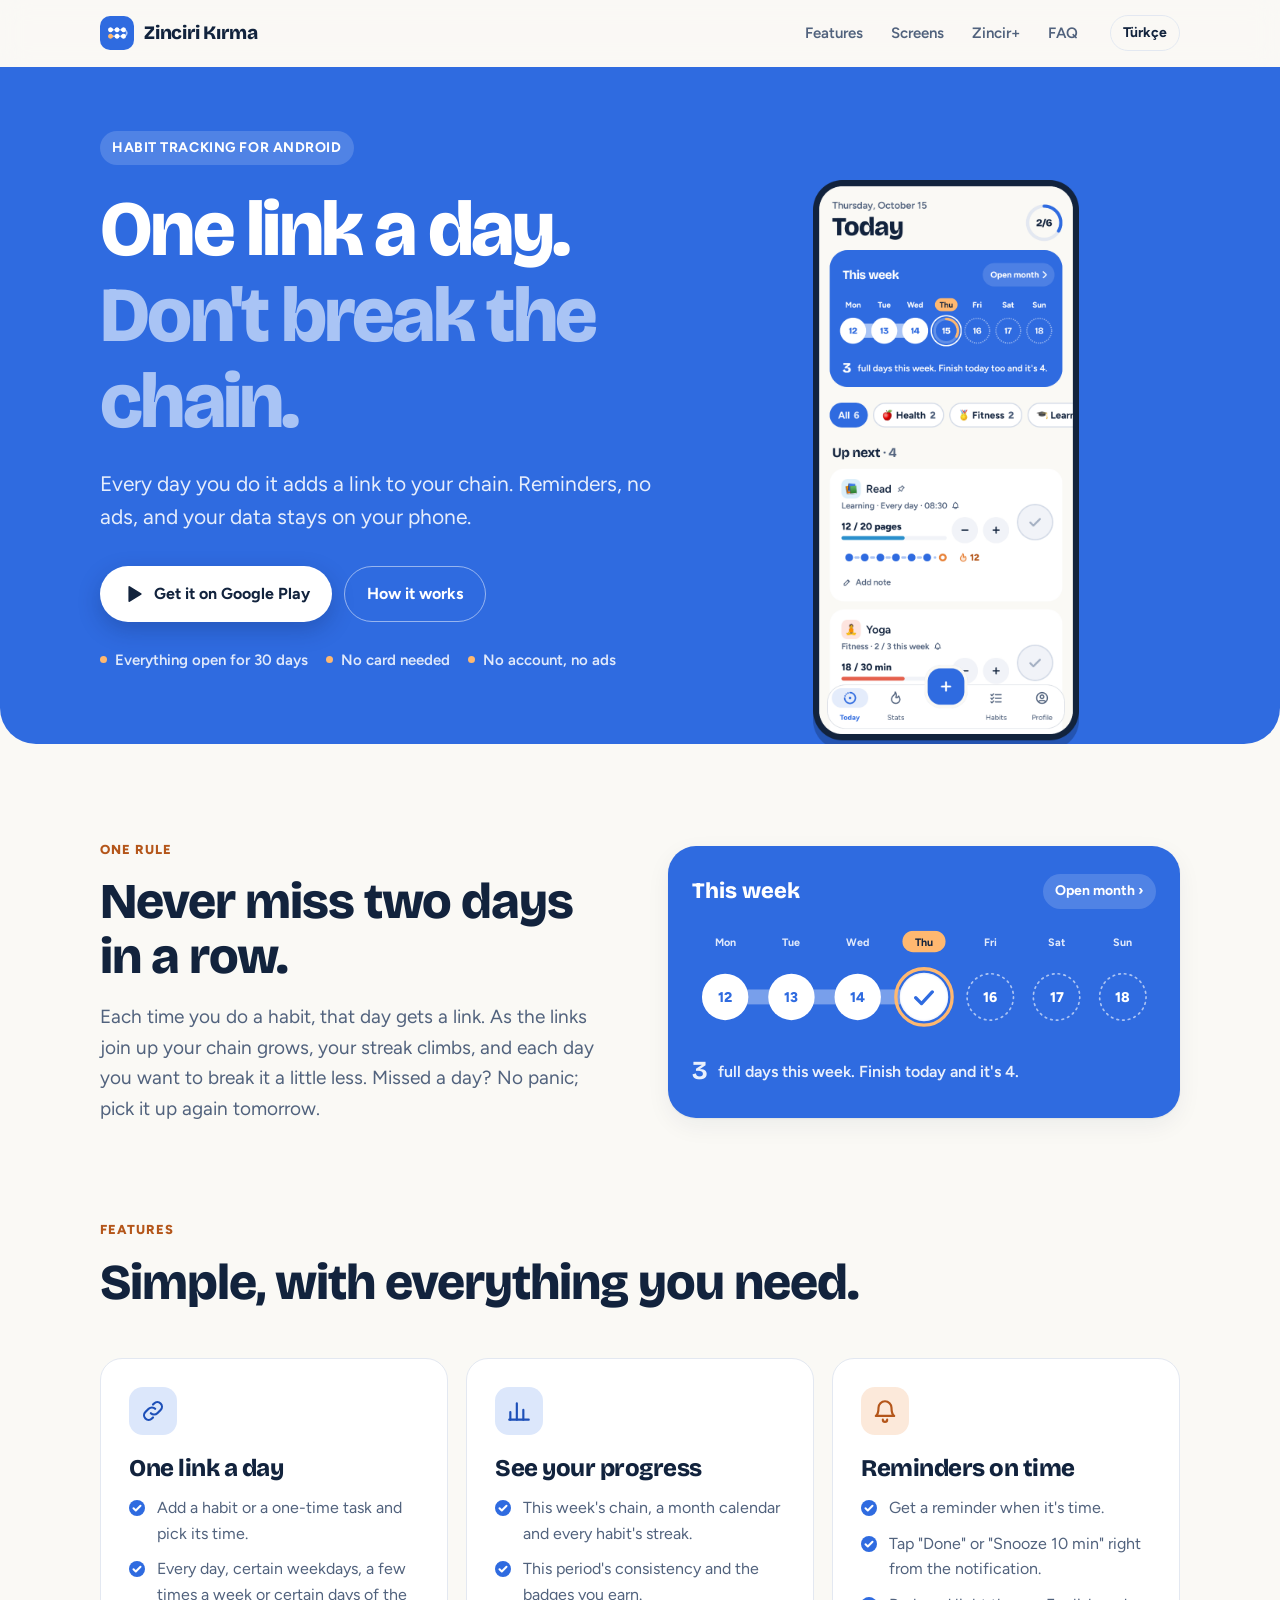
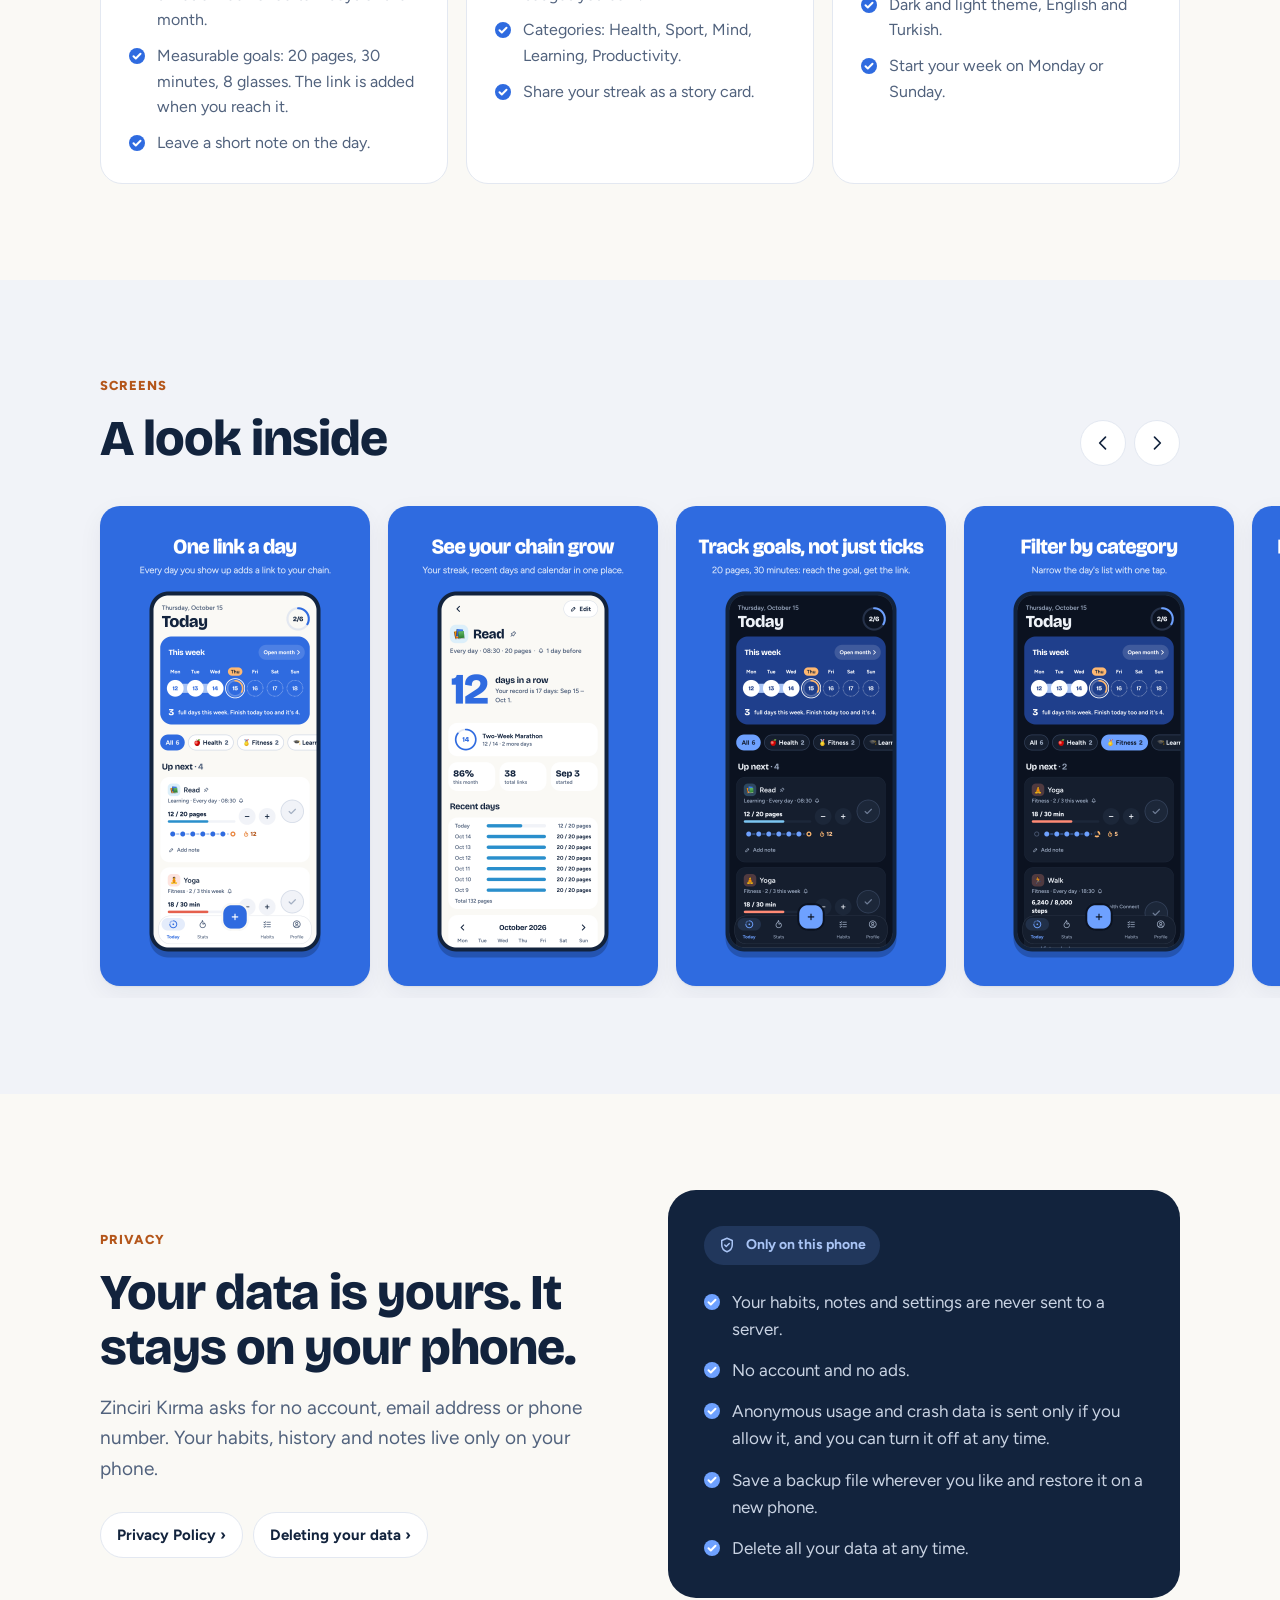
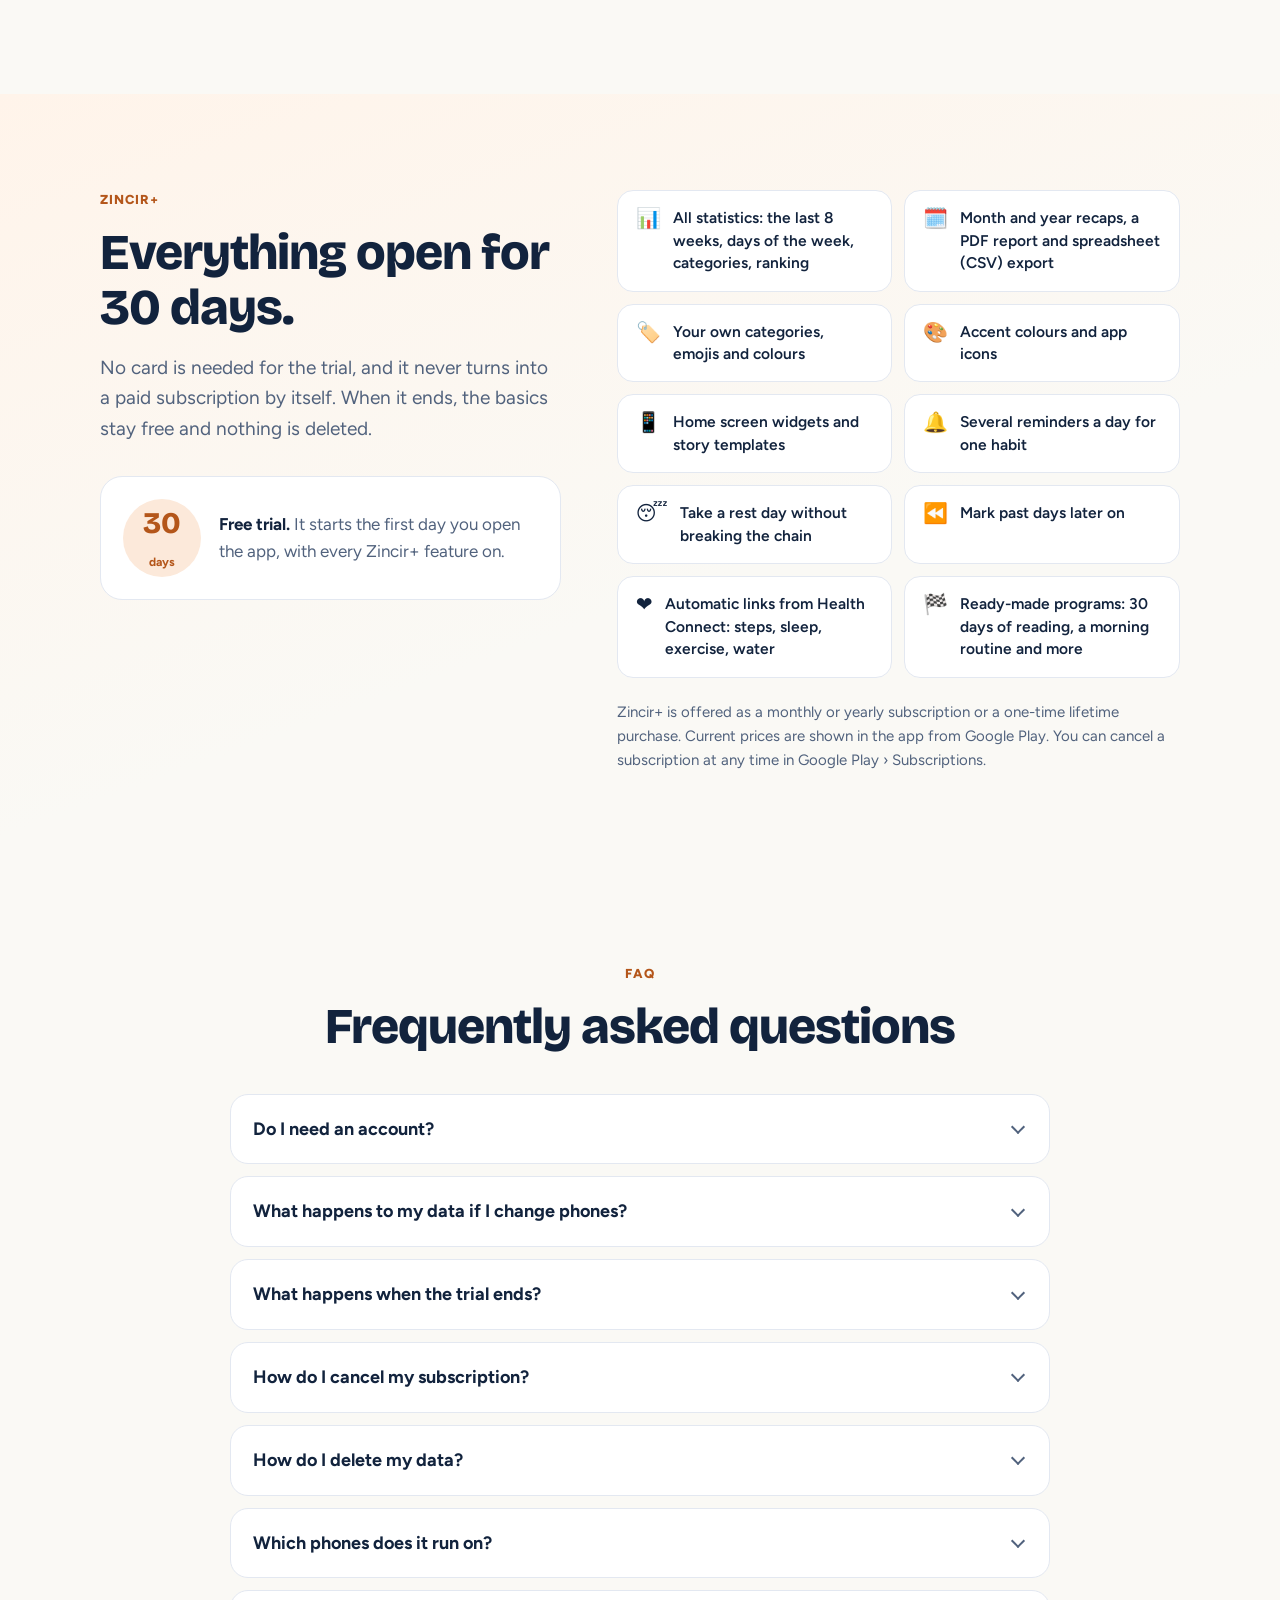
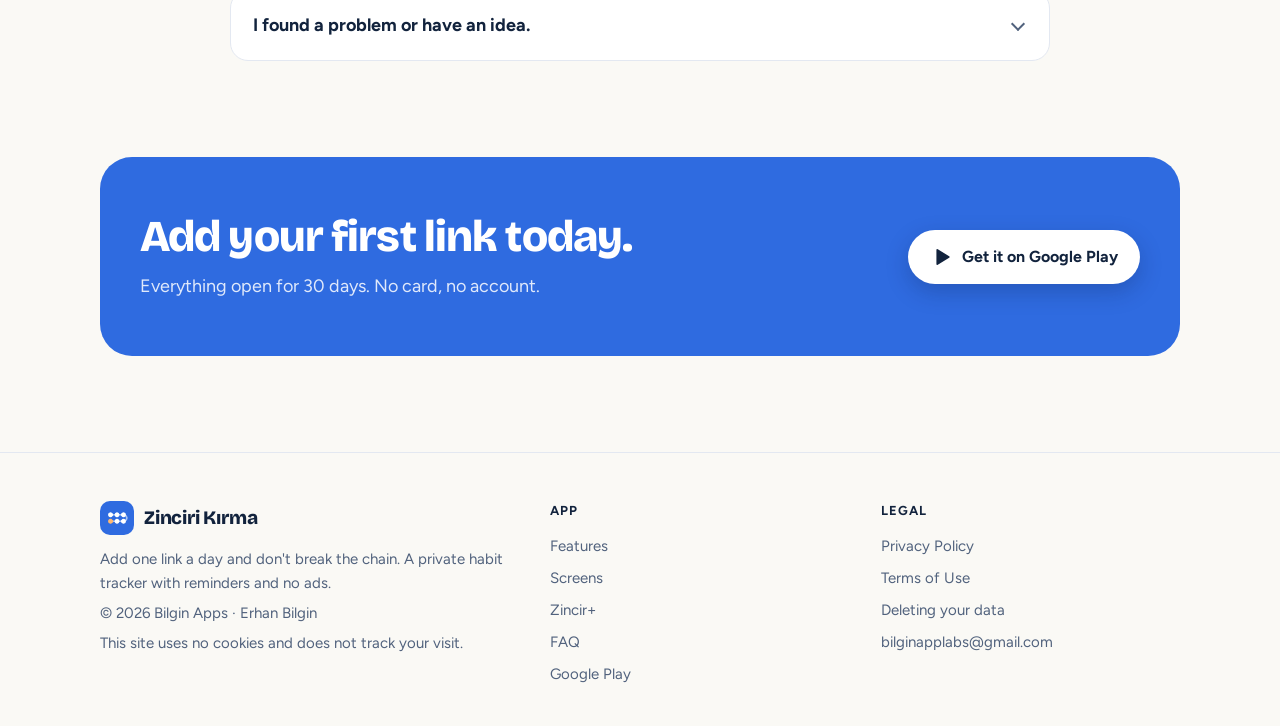
==== en/index.html @ aa5c4739 "Zinciri Kırma website Built from website/build.py in the app repository.  Co-Authored-By: Claude Opu" ====
<!doctype html>
<html lang="en">
<head>
  <meta charset="utf-8">
  <meta name="viewport" content="width=device-width, initial-scale=1">
  <title>Zinciri Kırma · Habit tracker</title>
  <meta name="description" content="Add one link a day and don&#x27;t break the chain. A habit tracker with reminders, no ads, and your data kept only on your phone.">
  <meta name="theme-color" content="#2f6be0">
  <link rel="canonical" href="https://bilginapplabs.github.io/zinciri-kirma.github.io/en/">
  <link rel="alternate" hreflang="tr" href="https://bilginapplabs.github.io/zinciri-kirma.github.io/">
  <link rel="alternate" hreflang="en" href="https://bilginapplabs.github.io/zinciri-kirma.github.io/en/">
  <link rel="alternate" hreflang="x-default" href="https://bilginapplabs.github.io/zinciri-kirma.github.io/">
  <meta property="og:type" content="website">
  <meta property="og:site_name" content="Zinciri Kırma">
  <meta property="og:title" content="Zinciri Kırma · Habit tracker">
  <meta property="og:description" content="Add one link a day and don&#x27;t break the chain. A habit tracker with reminders, no ads, and your data kept only on your phone.">
  <meta property="og:url" content="https://bilginapplabs.github.io/zinciri-kirma.github.io/en/">
  <meta property="og:image" content="https://bilginapplabs.github.io/zinciri-kirma.github.io/assets/og-en.png">
  <meta property="og:locale" content="en_US">
  <meta name="twitter:card" content="summary_large_image">
  <link rel="icon" type="image/png" href="../assets/icon-512.png">
  <link rel="apple-touch-icon" href="../assets/icon-512.png">
  <link rel="preload" href="../assets/fonts/bricolage_grotesque.ttf" as="font" type="font/ttf" crossorigin>
  <link rel="stylesheet" href="../assets/site.css">
</head>
<body>
<a class="skip" href="#main">Skip to content</a>
<header class="top">
  <div class="wrap">
    <a class="brand" href="../en/"><img src="../assets/icon-512.png" alt="" width="34" height="34">Zinciri Kırma</a>
    <nav class="nav" aria-label="Sections"><a href="#features">Features</a><a href="#screens">Screens</a><a href="#plus">Zincir+</a><a href="#faq">FAQ</a></nav>
    <a class="lang" href="../" hreflang="tr" lang="tr">Türkçe</a>
  </div>
</header>
<main id="main">
<div class="hero">
  <div class="wrap">
    <div class="hero-copy">
      <span class="eyebrow">Habit tracking for Android</span>
      <h1>One link a day.<br><span class="soft">Don't break the chain.</span></h1>
      <p class="lead">Every day you do it adds a link to your chain. Reminders, no ads, and your data stays on your phone.</p>
      <div class="cta"><a class="btn btn-play" href="https://play.google.com/store/apps/details?id=com.bilginapps.habitchain&hl=en" rel="noopener"><svg viewBox="0 0 24 24" fill="currentColor" aria-hidden="true"><path d="M7 4.5v15a1 1 0 0 0 1.5.86l12.4-7.5a1 1 0 0 0 0-1.72L8.5 3.64A1 1 0 0 0 7 4.5z"/></svg>Get it on Google Play</a><a class="btn btn-ghost" href="#how">How it works</a></div>
      <ul class="perks"><li>Everything open for 30 days</li><li>No card needed</li><li>No account, no ads</li></ul>
    </div>
    <div class="hero-phone"><img src="../assets/shots/en/01-today.png" alt="The Today screen of Zinciri Kırma: this week&#x27;s chain and the habits up next" width="1080" height="1920" fetchpriority="high"></div>
  </div>
</div>

<section id="how">
  <div class="wrap rule">
    <div>
      <p class="kicker">One rule</p>
      <h2 class="section-title">Never miss two days in a row.</h2>
      <p class="section-lead">Each time you do a habit, that day gets a link. As the links join up your chain grows, your streak climbs, and each day you want to break it a little less. Missed a day? No panic; pick it up again tomorrow.</p>
    </div>
    <div class="week">
      <div class="week-head">This week<span>Open month ›</span></div>
      <svg viewBox="0 0 560 124" role="img" aria-label="This week's chain: three days done, today closing"><rect x="40" y="73" width="80" height="18" fill="rgba(255,255,255,.35)"/><rect x="120" y="73" width="80" height="18" fill="rgba(255,255,255,.35)"/><rect class="link-new" x="200" y="73" width="80" height="18" fill="rgba(255,255,255,.35)"/><text class="day-name" x="40" y="20" text-anchor="middle">Mon</text><circle cx="40" cy="82" r="28" fill="#ffffff"/><text class="day-num" x="40" y="88" text-anchor="middle" fill="#2f6be0">12</text><text class="day-name" x="120" y="20" text-anchor="middle">Tue</text><circle cx="120" cy="82" r="28" fill="#ffffff"/><text class="day-num" x="120" y="88" text-anchor="middle" fill="#2f6be0">13</text><text class="day-name" x="200" y="20" text-anchor="middle">Wed</text><circle cx="200" cy="82" r="28" fill="#ffffff"/><text class="day-num" x="200" y="88" text-anchor="middle" fill="#2f6be0">14</text><rect x="254" y="2" width="52" height="26" rx="13" fill="#ffb870"/><text class="day-name today" x="280" y="20" text-anchor="middle">Thu</text><circle cx="280" cy="82" r="28" fill="none" stroke="rgba(255,255,255,.9)" stroke-width="2.5"/><circle class="ring" cx="280" cy="82" r="34" fill="none" stroke="#ffb870" stroke-width="4" stroke-linecap="round" transform="rotate(-90 280 82)"/><text class="day-num today-num" x="280" y="88" text-anchor="middle" fill="#ffffff">15</text><circle class="today-fill" cx="280" cy="82" r="28" fill="#ffffff"/><path class="tick" d="M270 83l7 7 13-14" fill="none" stroke="#2f6be0" stroke-width="4" stroke-linecap="round" stroke-linejoin="round"/><text class="day-name" x="360" y="20" text-anchor="middle">Fri</text><circle cx="360" cy="82" r="28" fill="none" stroke="rgba(255,255,255,.6)" stroke-width="2" stroke-dasharray="2 5" stroke-linecap="round"/><text class="day-num" x="360" y="88" text-anchor="middle" fill="#ffffff">16</text><text class="day-name" x="440" y="20" text-anchor="middle">Sat</text><circle cx="440" cy="82" r="28" fill="none" stroke="rgba(255,255,255,.6)" stroke-width="2" stroke-dasharray="2 5" stroke-linecap="round"/><text class="day-num" x="440" y="88" text-anchor="middle" fill="#ffffff">17</text><text class="day-name" x="520" y="20" text-anchor="middle">Sun</text><circle cx="520" cy="82" r="28" fill="none" stroke="rgba(255,255,255,.6)" stroke-width="2" stroke-dasharray="2 5" stroke-linecap="round"/><text class="day-num" x="520" y="88" text-anchor="middle" fill="#ffffff">18</text></svg>
      <p class="week-note"><b>3</b> full days this week. Finish today and it's 4.</p>
    </div>
  </div>
</section>

<section id="features" style="padding-top:0">
  <div class="wrap">
    <p class="kicker">Features</p>
    <h2 class="section-title">Simple, with everything you need.</h2>
    <div class="features"><article class="card"><div class="icon "><svg viewBox="0 0 24 24" fill="none" stroke="currentColor" stroke-width="2" stroke-linecap="round" stroke-linejoin="round" aria-hidden="true"><path d="M10 14a4.2 4.2 0 0 0 6 0l3-3a4.2 4.2 0 0 0-6-6l-1 1"/><path d="M14 10a4.2 4.2 0 0 0-6 0l-3 3a4.2 4.2 0 0 0 6 6l1-1"/></svg></div><h3>One link a day</h3>
<ul class="ticks"><li>Add a habit or a one-time task and pick its time.</li><li>Every day, certain weekdays, a few times a week or certain days of the month.</li><li>Measurable goals: 20 pages, 30 minutes, 8 glasses. The link is added when you reach it.</li><li>Leave a short note on the day.</li></ul></article><article class="card"><div class="icon "><svg viewBox="0 0 24 24" fill="none" stroke="currentColor" stroke-width="2" stroke-linecap="round" stroke-linejoin="round" aria-hidden="true"><path d="M4 20V13"/><path d="M10 20V5"/><path d="M16 20v-9"/><path d="M21 20H3"/></svg></div><h3>See your progress</h3>
<ul class="ticks"><li>This week&#x27;s chain, a month calendar and every habit&#x27;s streak.</li><li>This period&#x27;s consistency and the badges you earn.</li><li>Categories: Health, Sport, Mind, Learning, Productivity.</li><li>Share your streak as a story card.</li></ul></article><article class="card"><div class="icon warm"><svg viewBox="0 0 24 24" fill="none" stroke="currentColor" stroke-width="2" stroke-linecap="round" stroke-linejoin="round" aria-hidden="true"><path d="M6 9a6 6 0 0 1 12 0c0 6 2.5 7.5 2.5 7.5h-17S6 15 6 9"/><path d="M10 20a2 2 0 0 0 4 0"/></svg></div><h3>Reminders on time</h3>
<ul class="ticks"><li>Get a reminder when it&#x27;s time.</li><li>Tap &quot;Done&quot; or &quot;Snooze 10 min&quot; right from the notification.</li><li>Dark and light theme, English and Turkish.</li><li>Start your week on Monday or Sunday.</li></ul></article></div>
  </div>
</section>

<section id="screens" class="screens">
  <div class="wrap screens-head">
    <div>
      <p class="kicker">Screens</p>
      <h2 class="section-title">A look inside</h2>
    </div>
    <div class="arrows">
      <button type="button" data-shots="-1" aria-label="Previous"><svg viewBox="0 0 24 24" fill="none" stroke="currentColor" stroke-width="2" stroke-linecap="round" stroke-linejoin="round" aria-hidden="true"><path d="M15 5l-7 7 7 7"/></svg></button>
      <button type="button" data-shots="1" aria-label="Next"><svg viewBox="0 0 24 24" fill="none" stroke="currentColor" stroke-width="2" stroke-linecap="round" stroke-linejoin="round" aria-hidden="true"><path d="M9 5l7 7-7 7"/></svg></button>
    </div>
  </div>
  <div class="shots" tabindex="0" aria-label="A look inside"><figure><img src="../assets/shots/en/01-today.png" alt="One link a day: the Today screen" width="1080" height="1920" loading="lazy" decoding="async"></figure><figure><img src="../assets/shots/en/02-your-chain.png" alt="See your chain grow: habit details" width="1080" height="1920" loading="lazy" decoding="async"></figure><figure><img src="../assets/shots/en/03-goals.png" alt="Track goals, not just ticks" width="1080" height="1920" loading="lazy" decoding="async"></figure><figure><img src="../assets/shots/en/04-categories.png" alt="Filter by category" width="1080" height="1920" loading="lazy" decoding="async"></figure><figure><img src="../assets/shots/en/05-stats.png" alt="How consistent are you? Statistics" width="1080" height="1920" loading="lazy" decoding="async"></figure><figure><img src="../assets/shots/en/06-badges.png" alt="Badges and streaks: the Profile screen" width="1080" height="1920" loading="lazy" decoding="async"></figure><figure><img src="../assets/shots/en/07-your-data.png" alt="Your data stays on your phone: Settings" width="1080" height="1920" loading="lazy" decoding="async"></figure><figure><img src="../assets/shots/en/08-zincir-plus.png" alt="Everything open for 30 days: Zincir+" width="1080" height="1920" loading="lazy" decoding="async"></figure></div>
</section>

<section id="privacy">
  <div class="wrap privacy">
    <div>
      <p class="kicker">Privacy</p>
      <h2 class="section-title">Your data is yours. It stays on your phone.</h2>
      <p class="section-lead">Zinciri Kırma asks for no account, email address or phone number. Your habits, history and notes live only on your phone.</p>
      <div class="links-row">
        <a class="chip-link" href="../en/privacy/">Privacy Policy ›</a>
        <a class="chip-link" href="../en/delete-data/">Deleting your data ›</a>
      </div>
    </div>
    <div class="vault">
      <span class="vault-badge"><svg viewBox="0 0 24 24" fill="none" stroke="currentColor" stroke-width="2" stroke-linecap="round" stroke-linejoin="round" aria-hidden="true"><path d="M12 3l7 3v6c0 4.5-3 7.5-7 9-4-1.5-7-4.5-7-9V6z"/><path d="M9 12l2 2 4-4"/></svg>Only on this phone</span>
      <ul class="ticks"><li>Your habits, notes and settings are never sent to a server.</li><li>No account and no ads.</li><li>Anonymous usage and crash data is sent only if you allow it, and you can turn it off at any time.</li><li>Save a backup file wherever you like and restore it on a new phone.</li><li>Delete all your data at any time.</li></ul>
    </div>
  </div>
</section>

<section id="plus" class="plus">
  <div class="wrap plus-grid">
    <div>
      <p class="kicker">Zincir+</p>
      <h2 class="section-title">Everything open for 30 days.</h2>
      <p class="section-lead">No card is needed for the trial, and it never turns into a paid subscription by itself. When it ends, the basics stay free and nothing is deleted.</p>
      <div class="trial"><div class="trial-days">30<small>days</small></div><p><strong>Free trial.</strong> It starts the first day you open the app, with every Zincir+ feature on.</p></div>
    </div>
    <div>
      <ul class="plus-list"><li><span class="em" aria-hidden="true">📊</span><span>All statistics: the last 8 weeks, days of the week, categories, ranking</span></li><li><span class="em" aria-hidden="true">🗓️</span><span>Month and year recaps, a PDF report and spreadsheet (CSV) export</span></li><li><span class="em" aria-hidden="true">🏷️</span><span>Your own categories, emojis and colours</span></li><li><span class="em" aria-hidden="true">🎨</span><span>Accent colours and app icons</span></li><li><span class="em" aria-hidden="true">📱</span><span>Home screen widgets and story templates</span></li><li><span class="em" aria-hidden="true">🔔</span><span>Several reminders a day for one habit</span></li><li><span class="em" aria-hidden="true">😴</span><span>Take a rest day without breaking the chain</span></li><li><span class="em" aria-hidden="true">⏪</span><span>Mark past days later on</span></li><li><span class="em" aria-hidden="true">❤️</span><span>Automatic links from Health Connect: steps, sleep, exercise, water</span></li><li><span class="em" aria-hidden="true">🏁</span><span>Ready-made programs: 30 days of reading, a morning routine and more</span></li></ul>
      <p class="fine">Zincir+ is offered as a monthly or yearly subscription or a one-time lifetime purchase. Current prices are shown in the app from Google Play. You can cancel a subscription at any time in Google Play › Subscriptions.</p>
    </div>
  </div>
</section>

<section id="faq">
  <div class="wrap center">
    <p class="kicker">FAQ</p>
    <h2 class="section-title">Frequently asked questions</h2>
  </div>
  <div class="wrap"><div class="faq"><details><summary>Do I need an account?</summary><p>No. Zinciri Kırma asks for no account, email address or phone number. Your habits, notes and settings stay on your phone and are never sent to a server.</p></details><details><summary>What happens to my data if I change phones?</summary><p>Create a backup file with Profile › Settings › Backup › "Back up now", save it wherever you like (for example Google Drive) and open it on the new phone with "Restore". If Google backup is on, Android can also back up the app's data to your Google account.</p></details><details><summary>What happens when the trial ends?</summary><p>The Zincir+ features close. Your habits, history and settings are not deleted, and the basics stay free. The trial never turns into a paid subscription by itself.</p></details><details><summary>How do I cancel my subscription?</summary><p>In the Google Play app, go to Profile › Payments and subscriptions › Subscriptions and cancel at any time. Zincir+ stays on until the end of the period.</p></details><details><summary>How do I delete my data?</summary><p>Profile › Settings › "Delete all my data" permanently deletes everything from this phone. See <a href="../en/delete-data/">Deleting your data</a> for details.</p></details><details><summary>Which phones does it run on?</summary><p>Android 8.0 and later.</p></details><details><summary>I found a problem or have an idea.</summary><p>Write to us at <a href="mailto:bilginapplabs@gmail.com">bilginapplabs@gmail.com</a>; we read every email.</p></details></div></div>
</section>

<div class="wrap">
  <div class="band">
    <div><h2>Add your first link today.</h2><p>Everything open for 30 days. No card, no account.</p></div>
    <a class="btn btn-play" href="https://play.google.com/store/apps/details?id=com.bilginapps.habitchain&hl=en" rel="noopener"><svg viewBox="0 0 24 24" fill="currentColor" aria-hidden="true"><path d="M7 4.5v15a1 1 0 0 0 1.5.86l12.4-7.5a1 1 0 0 0 0-1.72L8.5 3.64A1 1 0 0 0 7 4.5z"/></svg>Get it on Google Play</a>
  </div>
</div>
</main>
<footer>
  <div class="wrap">
    <div class="about">
      <a class="brand" href="../en/"><img src="../assets/icon-512.png" alt="" width="34" height="34">Zinciri Kırma</a>
      <p>Add one link a day and don't break the chain. A private habit tracker with reminders and no ads.</p>
      <p>© 2026 Bilgin Apps · Erhan Bilgin</p>
      <p>This site uses no cookies and does not track your visit.</p>
    </div>
    <div>
      <h4>App</h4>
      <ul><li><a href="../en/#features">Features</a></li><li><a href="../en/#screens">Screens</a></li><li><a href="../en/#plus">Zincir+</a></li><li><a href="../en/#faq">FAQ</a></li><li><a href="https://play.google.com/store/apps/details?id=com.bilginapps.habitchain&hl=en" rel="noopener">Google Play</a></li></ul>
    </div>
    <div>
      <h4>Legal</h4>
      <ul>
        <li><a href="../en/privacy/">Privacy Policy</a></li>
        <li><a href="../en/terms/">Terms of Use</a></li>
        <li><a href="../en/delete-data/">Deleting your data</a></li>
        <li><a href="mailto:bilginapplabs@gmail.com">bilginapplabs@gmail.com</a></li>
      </ul>
    </div>
  </div>
</footer>
<script src="../assets/site.js" defer></script>
</body>
</html>
---- assets/site.css ----
/* Zinciri Kırma website. Colours follow the app's theme (ui/theme/Theme.kt). */

@font-face {
  font-family: "Bricolage Grotesque";
  src: url("fonts/bricolage_grotesque.ttf") format("truetype");
  font-weight: 200 800;
  font-display: swap;
}
@font-face {
  font-family: "Figtree";
  src: url("fonts/figtree.ttf") format("truetype");
  font-weight: 300 900;
  font-display: swap;
}

:root {
  --blue: #2f6be0;
  --blue-deep: #1f3d6b;
  --brand: #2f6be0;
  --brand-ink: #ffffff;
  --ink: #12233d;
  --muted: #51627d;
  --ground: #faf9f5;
  --surface: #ffffff;
  --sunken: #f1f3f8;
  --line: #e3e8f1;
  --blue-tint: #dce7fb;
  --blue-tint-text: #1d4fb8;
  --spark: #e8833a;
  --spark-text: #b4561a;
  --spark-tint: #fce9da;
  --shadow: 0 1px 2px rgba(18, 35, 61, 0.06), 0 8px 24px rgba(18, 35, 61, 0.06);
  --radius: 22px;
  --display: "Bricolage Grotesque", "Figtree", system-ui, sans-serif;
  --text: "Figtree", system-ui, -apple-system, "Segoe UI", Roboto, sans-serif;
  color-scheme: light;
}

@media (prefers-color-scheme: dark) {
  :root {
    --brand: #6ea1ff;
    --brand-ink: #0b1220;
    --ink: #eef2f8;
    --muted: #a5b1c6;
    --ground: #0b1220;
    --surface: #151e2e;
    --sunken: #1c2739;
    --line: #26324a;
    --blue-tint: #1f3358;
    --blue-tint-text: #a9c4f5;
    --spark-text: #ffc58f;
    --spark-tint: rgba(255, 184, 112, 0.18);
    --shadow: 0 1px 2px rgba(0, 0, 0, 0.3), 0 8px 24px rgba(0, 0, 0, 0.25);
    color-scheme: dark;
  }
}

*,
*::before,
*::after {
  box-sizing: border-box;
}

html {
  scroll-behavior: smooth;
  -webkit-text-size-adjust: 100%;
}

body {
  margin: 0;
  background: var(--ground);
  color: var(--ink);
  font-family: var(--text);
  font-size: 17px;
  line-height: 1.6;
  -webkit-font-smoothing: antialiased;
}

img {
  max-width: 100%;
  display: block;
}

a {
  color: var(--brand);
  text-underline-offset: 3px;
}

h1,
h2,
h3 {
  font-family: var(--display);
  font-weight: 800;
  letter-spacing: -0.02em;
  line-height: 1.1;
  margin: 0;
}

.wrap {
  width: 100%;
  max-width: 1120px;
  margin: 0 auto;
  padding: 0 20px;
}

.skip {
  position: absolute;
  left: -9999px;
}
.skip:focus {
  left: 16px;
  top: 12px;
  z-index: 100;
  background: var(--surface);
  padding: 8px 14px;
  border-radius: 10px;
}

/* ---------- Header ---------- */

.top {
  position: sticky;
  top: 0;
  z-index: 50;
  background: color-mix(in srgb, var(--ground) 86%, transparent);
  backdrop-filter: saturate(1.4) blur(14px);
  -webkit-backdrop-filter: saturate(1.4) blur(14px);
  border-bottom: 1px solid transparent;
  transition: border-color 0.2s;
}
.top.scrolled {
  border-bottom-color: var(--line);
}
.top .wrap {
  display: flex;
  align-items: center;
  gap: 20px;
  height: 66px;
}
.brand {
  display: flex;
  align-items: center;
  gap: 10px;
  color: var(--ink);
  text-decoration: none;
  font-family: var(--display);
  font-weight: 800;
  font-size: 19px;
  letter-spacing: -0.01em;
  white-space: nowrap;
}
.brand img {
  width: 34px;
  height: 34px;
  border-radius: 10px;
}
.nav {
  display: flex;
  gap: 4px;
  margin-left: auto;
}
.nav a {
  color: var(--muted);
  text-decoration: none;
  font-weight: 600;
  font-size: 15px;
  padding: 8px 12px;
  border-radius: 999px;
}
.nav a:hover {
  color: var(--ink);
  background: var(--sunken);
}
.lang {
  font-weight: 700;
  font-size: 14px;
  color: var(--ink);
  text-decoration: none;
  border: 1px solid var(--line);
  padding: 6px 12px;
  border-radius: 999px;
}
.lang:hover {
  background: var(--sunken);
}

/* ---------- Buttons ---------- */

.btn {
  display: inline-flex;
  align-items: center;
  gap: 10px;
  font-weight: 700;
  font-size: 16px;
  text-decoration: none;
  padding: 14px 22px;
  border-radius: 999px;
  transition: transform 0.15s, box-shadow 0.15s;
}
.btn:active {
  transform: scale(0.98);
}
.btn-play {
  background: #ffffff;
  color: #12233d;
  box-shadow: 0 8px 22px rgba(10, 30, 80, 0.25);
}
.btn-play:hover {
  box-shadow: 0 10px 28px rgba(10, 30, 80, 0.35);
}
.btn-play svg {
  width: 22px;
  height: 22px;
}
.btn-ghost {
  color: #ffffff;
  border: 1.5px solid rgba(255, 255, 255, 0.5);
}
.btn-ghost:hover {
  background: rgba(255, 255, 255, 0.1);
}
.btn-primary {
  background: var(--brand);
  color: var(--brand-ink);
}

/* ---------- Hero ---------- */

.hero {
  background: var(--blue);
  color: #ffffff;
  border-radius: 0 0 36px 36px;
  overflow: hidden;
  position: relative;
}
.hero .wrap {
  display: grid;
  grid-template-columns: 1.1fr 0.9fr;
  gap: 40px;
  align-items: end;
  padding-top: 64px;
}
.hero-copy {
  padding-bottom: 72px;
  align-self: center;
}
.eyebrow {
  display: inline-block;
  font-weight: 700;
  font-size: 14px;
  letter-spacing: 0.04em;
  text-transform: uppercase;
  background: rgba(255, 255, 255, 0.16);
  padding: 6px 12px;
  border-radius: 999px;
  margin-bottom: 22px;
}
.hero h1 {
  font-size: clamp(44px, 6.4vw, 78px);
  letter-spacing: -0.035em;
}
.hero h1 .soft {
  color: #a9c4f5;
}
.hero p.lead {
  font-size: clamp(18px, 2vw, 21px);
  color: rgba(255, 255, 255, 0.88);
  max-width: 30em;
  margin: 22px 0 32px;
}
.cta {
  display: flex;
  flex-wrap: wrap;
  gap: 12px;
}
.perks {
  display: flex;
  flex-wrap: wrap;
  gap: 8px 18px;
  margin: 26px 0 0;
  padding: 0;
  list-style: none;
  font-size: 15px;
  font-weight: 600;
  color: rgba(255, 255, 255, 0.85);
}
.perks li::before {
  content: "";
  display: inline-block;
  width: 7px;
  height: 7px;
  border-radius: 50%;
  background: #ffb870;
  margin-right: 8px;
  vertical-align: 2px;
}
/* The store image, cropped below its own headline so the phone rises from the hero's edge. */
.hero-phone {
  aspect-ratio: 1080 / 1500;
  overflow: hidden;
  max-width: 420px;
  justify-self: center;
  width: 100%;
}
.hero-phone img {
  width: 100%;
  height: auto;
  margin-top: -27%;
}

/* ---------- Sections ---------- */

section {
  padding: 96px 0;
}
.kicker {
  font-weight: 800;
  font-size: 13px;
  letter-spacing: 0.08em;
  text-transform: uppercase;
  color: var(--spark-text);
  margin: 0 0 14px;
}
.section-title {
  font-size: clamp(32px, 4.4vw, 50px);
  max-width: 16em;
}
.section-lead {
  color: var(--muted);
  font-size: 19px;
  max-width: 34em;
  margin: 18px 0 0;
}

/* The rule: a week of links with today closing. */
.rule {
  display: grid;
  grid-template-columns: 1fr 1fr;
  gap: 56px;
  align-items: center;
}
.week {
  background: var(--blue);
  color: #ffffff;
  border-radius: 28px;
  padding: 28px 24px 26px;
  box-shadow: var(--shadow);
}
.week-head {
  display: flex;
  justify-content: space-between;
  align-items: center;
  font-family: var(--display);
  font-weight: 800;
  font-size: 22px;
  margin-bottom: 20px;
}
.week-head span {
  font-family: var(--text);
  font-size: 14px;
  font-weight: 700;
  background: rgba(255, 255, 255, 0.16);
  padding: 6px 12px;
  border-radius: 999px;
}
.week svg {
  width: 100%;
  height: auto;
  display: block;
}
.week-note {
  margin: 18px 0 0;
  font-weight: 600;
  font-size: 16px;
  color: rgba(255, 255, 255, 0.9);
}
.week-note b {
  font-family: var(--display);
  font-size: 26px;
  margin-right: 6px;
  vertical-align: -2px;
}
.day-name {
  font: 700 13px var(--text);
  fill: rgba(255, 255, 255, 0.85);
}
.day-name.today {
  fill: #12233d;
}
.day-num {
  font: 800 17px var(--text);
}
.ring {
  stroke-dasharray: 214;
  stroke-dashoffset: 214;
}
.week.play .ring {
  animation: ring 0.6s 0.3s cubic-bezier(0.3, 0, 0.2, 1) forwards;
}
.week.play .today-fill {
  animation: fill 0.35s 0.85s cubic-bezier(0.3, 1.6, 0.5, 1) forwards;
}
.week.play .today-num {
  animation: fade-out 0.15s 0.85s forwards;
}
.week.play .tick {
  animation: tick 0.3s 1.05s ease-out forwards;
}
.week.play .link-new {
  animation: fade-in 0.3s 1.1s forwards;
}
.today-fill {
  transform-origin: center;
  transform-box: fill-box;
  transform: scale(0);
}
.tick {
  stroke-dasharray: 30;
  stroke-dashoffset: 30;
}
.link-new {
  opacity: 0;
}
@keyframes ring {
  to {
    stroke-dashoffset: 0;
  }
}
@keyframes fill {
  to {
    transform: scale(1);
  }
}
@keyframes tick {
  to {
    stroke-dashoffset: 0;
  }
}
@keyframes fade-in {
  to {
    opacity: 1;
  }
}
@keyframes fade-out {
  to {
    opacity: 0;
  }
}

/* Features */
.features {
  display: grid;
  grid-template-columns: repeat(3, 1fr);
  gap: 18px;
  margin-top: 48px;
}
.card {
  background: var(--surface);
  border: 1px solid var(--line);
  border-radius: var(--radius);
  padding: 28px;
}
.card .icon {
  width: 48px;
  height: 48px;
  border-radius: 14px;
  display: grid;
  place-items: center;
  background: var(--blue-tint);
  color: var(--blue-tint-text);
  margin-bottom: 20px;
}
.card .icon.warm {
  background: var(--spark-tint);
  color: var(--spark-text);
}
.card .icon svg {
  width: 26px;
  height: 26px;
}
.card h3 {
  font-size: 24px;
  margin-bottom: 14px;
}
.ticks {
  list-style: none;
  margin: 0;
  padding: 0;
  display: grid;
  gap: 10px;
  color: var(--muted);
  font-size: 16px;
}
.ticks li {
  position: relative;
  padding-left: 28px;
}
.ticks li::before {
  content: "";
  position: absolute;
  left: 0;
  top: 5px;
  width: 16px;
  height: 16px;
  border-radius: 50%;
  background: var(--brand)
    url("data:image/svg+xml,%3Csvg xmlns='http://www.w3.org/2000/svg' viewBox='0 0 16 16'%3E%3Cpath d='M4.5 8.2l2.3 2.3 4.7-4.8' fill='none' stroke='white' stroke-width='2' stroke-linecap='round' stroke-linejoin='round'/%3E%3C/svg%3E")
    center / 16px no-repeat;
}

/* Screens: a row that runs to the page's edges and snaps to each image. */
.screens {
  background: var(--sunken);
}
.screens-head {
  display: flex;
  justify-content: space-between;
  align-items: end;
  gap: 24px;
}
.arrows {
  display: flex;
  gap: 8px;
}
.arrows button {
  width: 46px;
  height: 46px;
  border-radius: 50%;
  border: 1px solid var(--line);
  background: var(--surface);
  color: var(--ink);
  cursor: pointer;
  display: grid;
  place-items: center;
}
.arrows button:hover {
  border-color: var(--muted);
}
.arrows svg {
  width: 20px;
  height: 20px;
}
.shots {
  display: flex;
  gap: 18px;
  overflow-x: auto;
  scroll-snap-type: x mandatory;
  scroll-padding: 0 max(20px, calc((100vw - 1080px) / 2));
  padding: 40px max(20px, calc((100vw - 1080px) / 2)) 12px;
  scrollbar-width: none;
}
.shots::-webkit-scrollbar {
  display: none;
}
.shots figure {
  margin: 0;
  flex: 0 0 auto;
  width: clamp(220px, 24vw, 270px);
  scroll-snap-align: start;
}
.shots img {
  width: 100%;
  height: auto;
  aspect-ratio: 1080 / 1920;
  border-radius: 20px;
  box-shadow: var(--shadow);
  background: var(--blue);
}

/* Privacy */
.privacy {
  display: grid;
  grid-template-columns: 1fr 1fr;
  gap: 56px;
  align-items: center;
}
.vault {
  background: #12233d;
  color: #eef2f8;
  border-radius: 28px;
  padding: 36px;
  position: relative;
  overflow: hidden;
}
@media (prefers-color-scheme: dark) {
  .vault {
    background: var(--surface);
    border: 1px solid var(--line);
  }
}
.vault .ticks {
  color: #c9d3e3;
  gap: 14px;
  font-size: 17px;
}
.vault .ticks li::before {
  background-color: #6ea1ff;
}
.vault-badge {
  display: inline-flex;
  align-items: center;
  gap: 10px;
  background: rgba(110, 161, 255, 0.16);
  color: #a9c4f5;
  font-weight: 700;
  font-size: 14px;
  padding: 8px 14px;
  border-radius: 999px;
  margin-bottom: 24px;
}
.vault-badge svg {
  width: 18px;
  height: 18px;
}
.links-row {
  display: flex;
  flex-wrap: wrap;
  gap: 10px;
  margin-top: 28px;
}
.chip-link {
  display: inline-flex;
  align-items: center;
  gap: 6px;
  font-weight: 700;
  font-size: 15px;
  text-decoration: none;
  color: var(--ink);
  background: var(--surface);
  border: 1px solid var(--line);
  padding: 10px 16px;
  border-radius: 999px;
}
.chip-link:hover {
  border-color: var(--muted);
}

/* Zincir+ */
.plus {
  background: linear-gradient(160deg, #fff4ea 0%, var(--ground) 60%);
}
@media (prefers-color-scheme: dark) {
  .plus {
    background: linear-gradient(160deg, #241a14 0%, var(--ground) 60%);
  }
}
.plus-grid {
  display: grid;
  grid-template-columns: 0.9fr 1.1fr;
  gap: 56px;
  align-items: start;
}
.trial {
  display: flex;
  gap: 18px;
  align-items: center;
  background: var(--surface);
  border: 1px solid var(--line);
  border-radius: var(--radius);
  padding: 22px;
  margin-top: 32px;
}
.trial-days {
  flex: 0 0 auto;
  width: 78px;
  height: 78px;
  border-radius: 50%;
  display: grid;
  place-items: center;
  background: var(--spark-tint);
  color: var(--spark-text);
  font-family: var(--display);
  font-weight: 800;
  font-size: 30px;
  line-height: 1;
  text-align: center;
}
.trial-days small {
  display: block;
  font-family: var(--text);
  font-size: 12px;
  font-weight: 700;
}
.trial p {
  margin: 0;
  color: var(--muted);
}
.trial strong {
  color: var(--ink);
}
.plus-list {
  display: grid;
  grid-template-columns: 1fr 1fr;
  gap: 12px;
  list-style: none;
  margin: 0;
  padding: 0;
}
.plus-list li {
  background: var(--surface);
  border: 1px solid var(--line);
  border-radius: 16px;
  padding: 16px 18px;
  font-weight: 600;
  font-size: 15.5px;
  line-height: 1.45;
  display: flex;
  gap: 12px;
  align-items: flex-start;
}
.plus-list .em {
  font-size: 20px;
  line-height: 1.1;
}
.fine {
  color: var(--muted);
  font-size: 15px;
  margin: 22px 0 0;
}

/* FAQ */
.faq {
  max-width: 820px;
  margin: 40px auto 0;
  display: grid;
  gap: 12px;
}
.faq details {
  background: var(--surface);
  border: 1px solid var(--line);
  border-radius: 18px;
  padding: 0 22px;
}
.faq summary {
  cursor: pointer;
  list-style: none;
  font-weight: 700;
  font-size: 18px;
  padding: 20px 36px 20px 0;
  position: relative;
}
.faq summary::-webkit-details-marker {
  display: none;
}
.faq summary::after {
  content: "";
  position: absolute;
  right: 4px;
  top: 50%;
  width: 10px;
  height: 10px;
  border-right: 2.5px solid var(--muted);
  border-bottom: 2.5px solid var(--muted);
  transform: translateY(-70%) rotate(45deg);
  transition: transform 0.2s;
}
.faq details[open] summary::after {
  transform: translateY(-30%) rotate(-135deg);
}
.faq details p {
  margin: 0 0 20px;
  color: var(--muted);
}
.center {
  text-align: center;
}
.center .section-title,
.center .section-lead {
  margin-left: auto;
  margin-right: auto;
}

/* Closing band */
.band {
  background: var(--blue);
  color: #ffffff;
  border-radius: 32px;
  padding: 56px 40px;
  display: flex;
  align-items: center;
  justify-content: space-between;
  gap: 32px;
  flex-wrap: wrap;
}
.band h2 {
  font-size: clamp(30px, 4vw, 44px);
}
.band p {
  margin: 10px 0 0;
  color: rgba(255, 255, 255, 0.85);
  font-size: 18px;
}

/* ---------- Footer ---------- */

footer {
  border-top: 1px solid var(--line);
  padding: 48px 0 40px;
  margin-top: 96px;
  font-size: 15px;
  color: var(--muted);
}
footer .wrap {
  display: grid;
  grid-template-columns: 1.4fr 1fr 1fr;
  gap: 32px;
}
footer h4 {
  margin: 0 0 12px;
  font-size: 13px;
  letter-spacing: 0.08em;
  text-transform: uppercase;
  color: var(--ink);
}
footer ul {
  list-style: none;
  margin: 0;
  padding: 0;
  display: grid;
  gap: 8px;
}
footer a {
  color: var(--muted);
  text-decoration: none;
}
footer a:hover {
  color: var(--ink);
  text-decoration: underline;
}
footer .brand {
  margin-bottom: 12px;
}
footer p {
  margin: 0 0 6px;
}

/* ---------- Document pages (legal, data deletion) ---------- */

.doc-head {
  padding: 56px 0 8px;
}
.crumbs {
  font-size: 14px;
  font-weight: 600;
  color: var(--muted);
  margin-bottom: 18px;
}
.crumbs a {
  color: var(--muted);
}
.doc-head h1 {
  font-size: clamp(34px, 5vw, 52px);
  max-width: 18em;
}
.doc-meta {
  display: flex;
  flex-wrap: wrap;
  gap: 10px;
  margin-top: 20px;
}
.pill {
  display: inline-flex;
  align-items: center;
  gap: 6px;
  font-size: 14px;
  font-weight: 700;
  padding: 6px 12px;
  border-radius: 999px;
  background: var(--sunken);
  color: var(--muted);
  text-decoration: none;
}
a.pill {
  color: var(--brand);
  background: var(--blue-tint);
}
.doc {
  display: grid;
  grid-template-columns: 250px minmax(0, 1fr);
  gap: 56px;
  padding: 40px 20px 0;
  align-items: start;
}
.toc {
  position: sticky;
  top: 90px;
  font-size: 14.5px;
  max-height: calc(100vh - 110px);
  overflow-y: auto;
}
.toc p {
  font-weight: 800;
  font-size: 12px;
  letter-spacing: 0.08em;
  text-transform: uppercase;
  margin: 0 0 10px;
}
.toc ol {
  list-style: none;
  margin: 0;
  padding: 0;
  border-left: 2px solid var(--line);
}
.toc a {
  display: block;
  padding: 6px 0 6px 14px;
  margin-left: -2px;
  border-left: 2px solid transparent;
  color: var(--muted);
  text-decoration: none;
  line-height: 1.35;
}
.toc a:hover,
.toc a.on {
  color: var(--ink);
  border-left-color: var(--brand);
}
.prose {
  max-width: 720px;
}
.prose h2 {
  font-size: 27px;
  margin: 48px 0 14px;
  scroll-margin-top: 90px;
}
.prose h2:first-child {
  margin-top: 0;
}
.prose h3 {
  font-size: 20px;
  margin: 28px 0 10px;
}
.prose p,
.prose li {
  color: color-mix(in srgb, var(--ink) 82%, var(--muted));
}
.prose ul,
.prose ol {
  padding-left: 22px;
}
.prose li {
  margin: 8px 0;
}
.prose strong {
  color: var(--ink);
}
.note {
  background: var(--blue-tint);
  color: var(--blue-tint-text);
  border-radius: 16px;
  padding: 16px 20px;
  font-weight: 600;
  margin: 0 0 32px;
}
.note a {
  color: inherit;
}
.steps {
  list-style: none;
  counter-reset: step;
  padding: 0 !important;
  display: grid;
  gap: 12px;
  margin: 20px 0;
}
.steps li {
  counter-increment: step;
  position: relative;
  background: var(--surface);
  border: 1px solid var(--line);
  border-radius: 16px;
  padding: 16px 18px 16px 64px;
  margin: 0 !important;
  font-weight: 600;
  color: var(--ink) !important;
}
.steps li::before {
  content: counter(step);
  position: absolute;
  left: 16px;
  top: 50%;
  transform: translateY(-50%);
  width: 34px;
  height: 34px;
  border-radius: 50%;
  background: var(--brand);
  color: var(--brand-ink);
  font-family: var(--display);
  font-weight: 800;
  display: grid;
  place-items: center;
}
.table {
  width: 100%;
  border-collapse: separate;
  border-spacing: 0;
  border: 1px solid var(--line);
  border-radius: 16px;
  overflow: hidden;
  margin: 18px 0;
  font-size: 16px;
}
.table th,
.table td {
  text-align: left;
  vertical-align: top;
  padding: 14px 16px;
  border-bottom: 1px solid var(--line);
}
.table tr:last-child td {
  border-bottom: 0;
}
.table th {
  background: var(--sunken);
  font-size: 13px;
  letter-spacing: 0.06em;
  text-transform: uppercase;
}
.table td:first-child {
  font-weight: 700;
  color: var(--ink);
  width: 40%;
}
.tag {
  display: inline-block;
  font-size: 12.5px;
  font-weight: 800;
  padding: 3px 9px;
  border-radius: 999px;
  white-space: nowrap;
}
.tag.gone {
  background: var(--blue-tint);
  color: var(--blue-tint-text);
}
.tag.kept {
  background: var(--spark-tint);
  color: var(--spark-text);
}

/* ---------- Not found ---------- */

.lost {
  min-height: 60vh;
  display: grid;
  place-items: center;
  text-align: center;
}
.lost h1 {
  font-size: clamp(40px, 6vw, 64px);
  margin-bottom: 14px;
}
.lost p {
  color: var(--muted);
  margin: 0 0 28px;
}

/* ---------- Narrow screens ---------- */

@media (max-width: 900px) {
  .nav {
    display: none;
  }
  .lang {
    margin-left: auto;
  }
  .hero .wrap,
  .rule,
  .privacy,
  .plus-grid {
    grid-template-columns: 1fr;
  }
  .hero .wrap {
    padding-top: 44px;
    gap: 8px;
  }
  .hero-copy {
    padding-bottom: 24px;
  }
  .hero-phone {
    max-width: 340px;
  }
  .features {
    grid-template-columns: 1fr;
  }
  section {
    padding: 72px 0;
  }
  .doc {
    grid-template-columns: 1fr;
    gap: 0;
  }
  .toc {
    display: none;
  }
  footer .wrap {
    grid-template-columns: 1fr 1fr;
  }
  footer .about {
    grid-column: 1 / -1;
  }
}

@media (max-width: 560px) {
  body {
    font-size: 16px;
  }
  .wrap {
    padding: 0 16px;
  }
  .plus-list {
    grid-template-columns: 1fr;
  }
  .band {
    padding: 40px 24px;
  }
  .card,
  .vault {
    padding: 24px;
  }
  .table td:first-child {
    width: auto;
  }
  .arrows {
    display: none;
  }
  .btn {
    padding: 13px 18px;
  }
}

@media (prefers-reduced-motion: reduce) {
  html {
    scroll-behavior: auto;
  }
  .ring,
  .tick {
    stroke-dashoffset: 0;
  }
  .today-fill {
    transform: scale(1);
  }
  .link-new {
    opacity: 1;
  }
  .today-num {
    opacity: 0;
  }
  .week.play * {
    animation: none !important;
  }
}
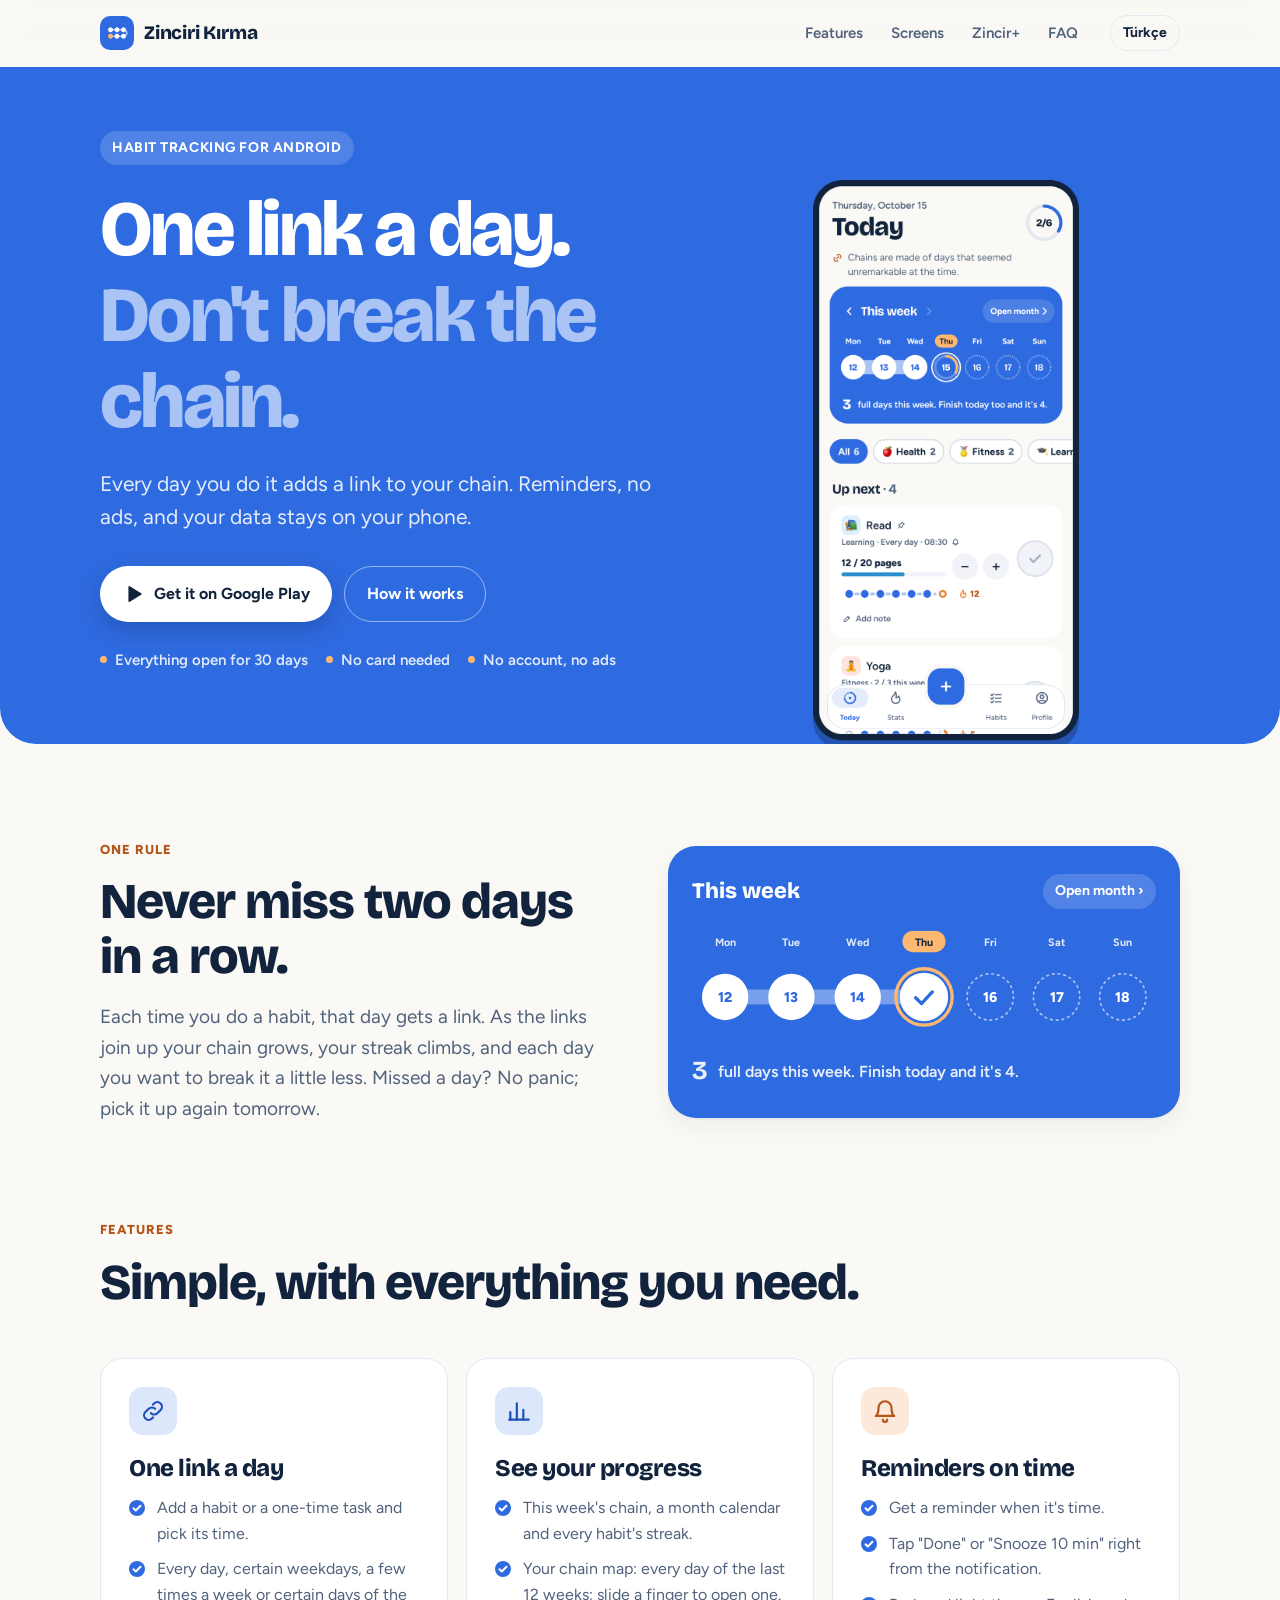
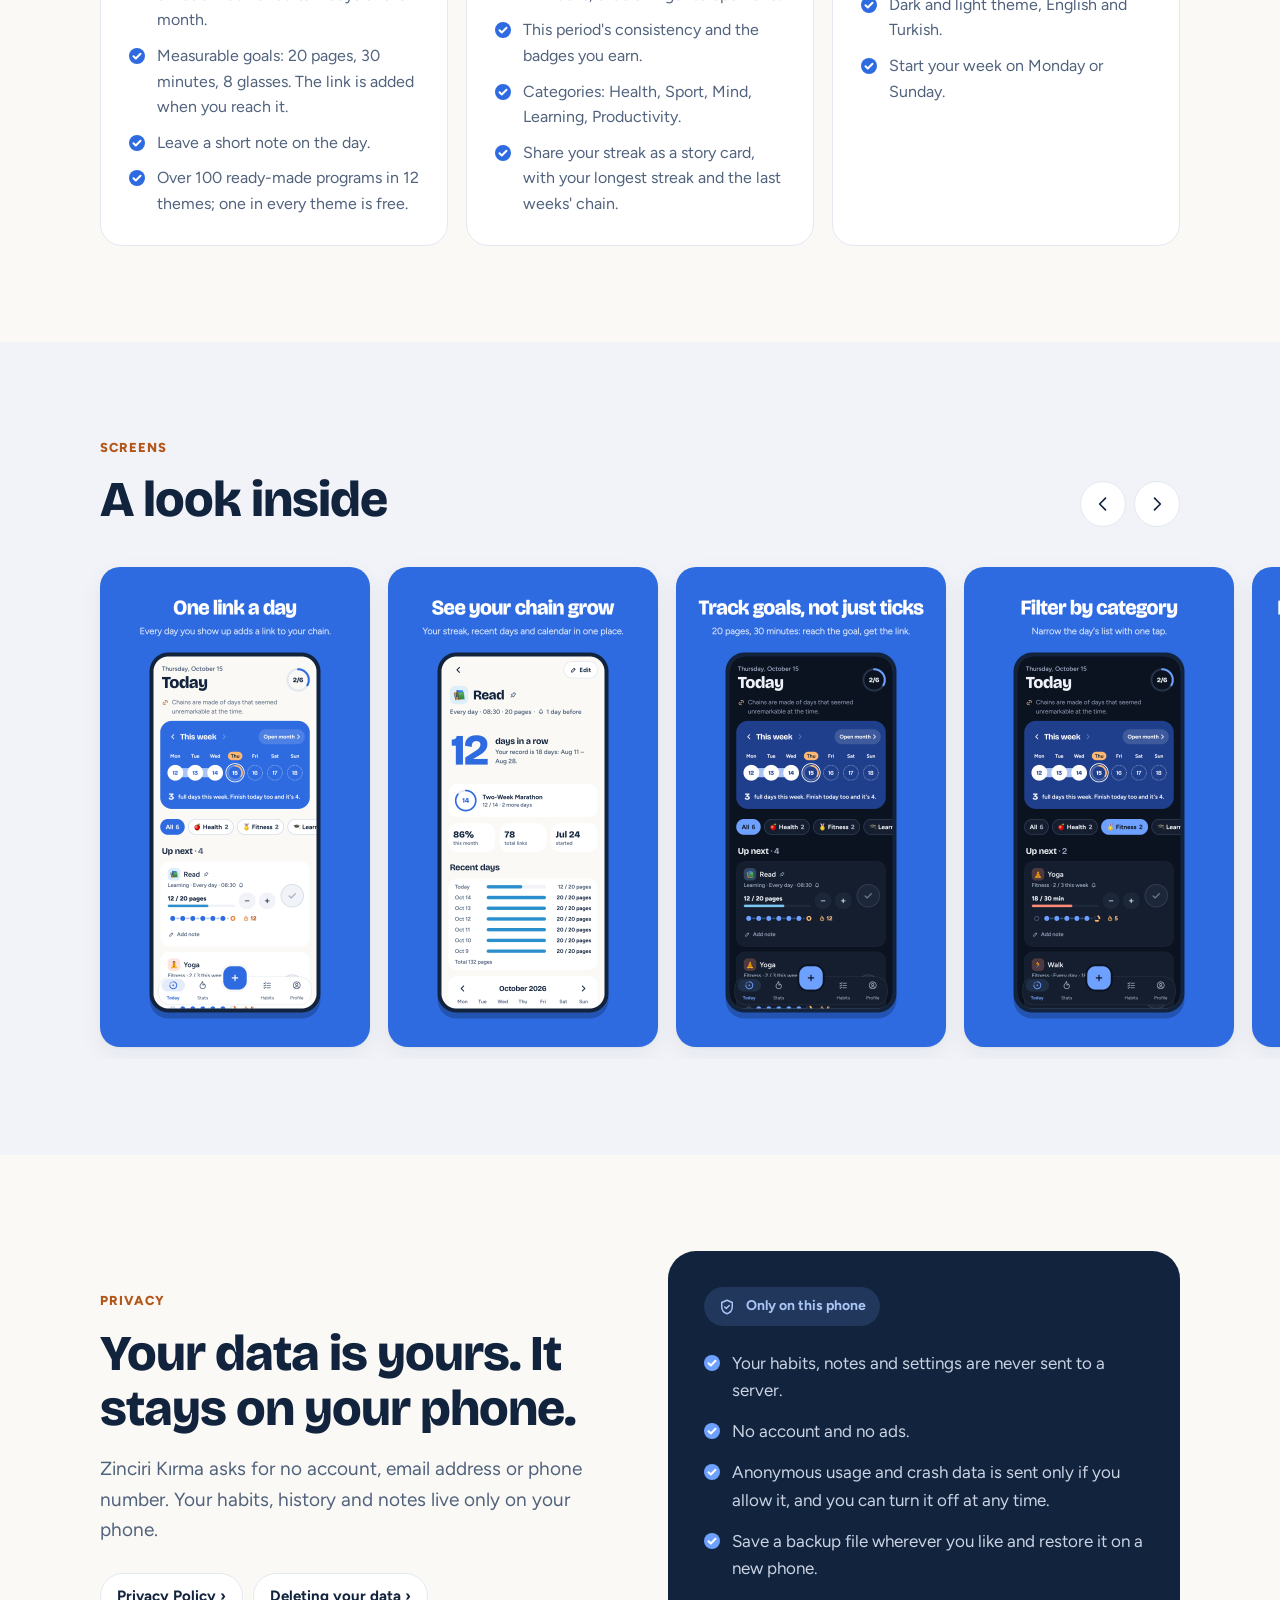
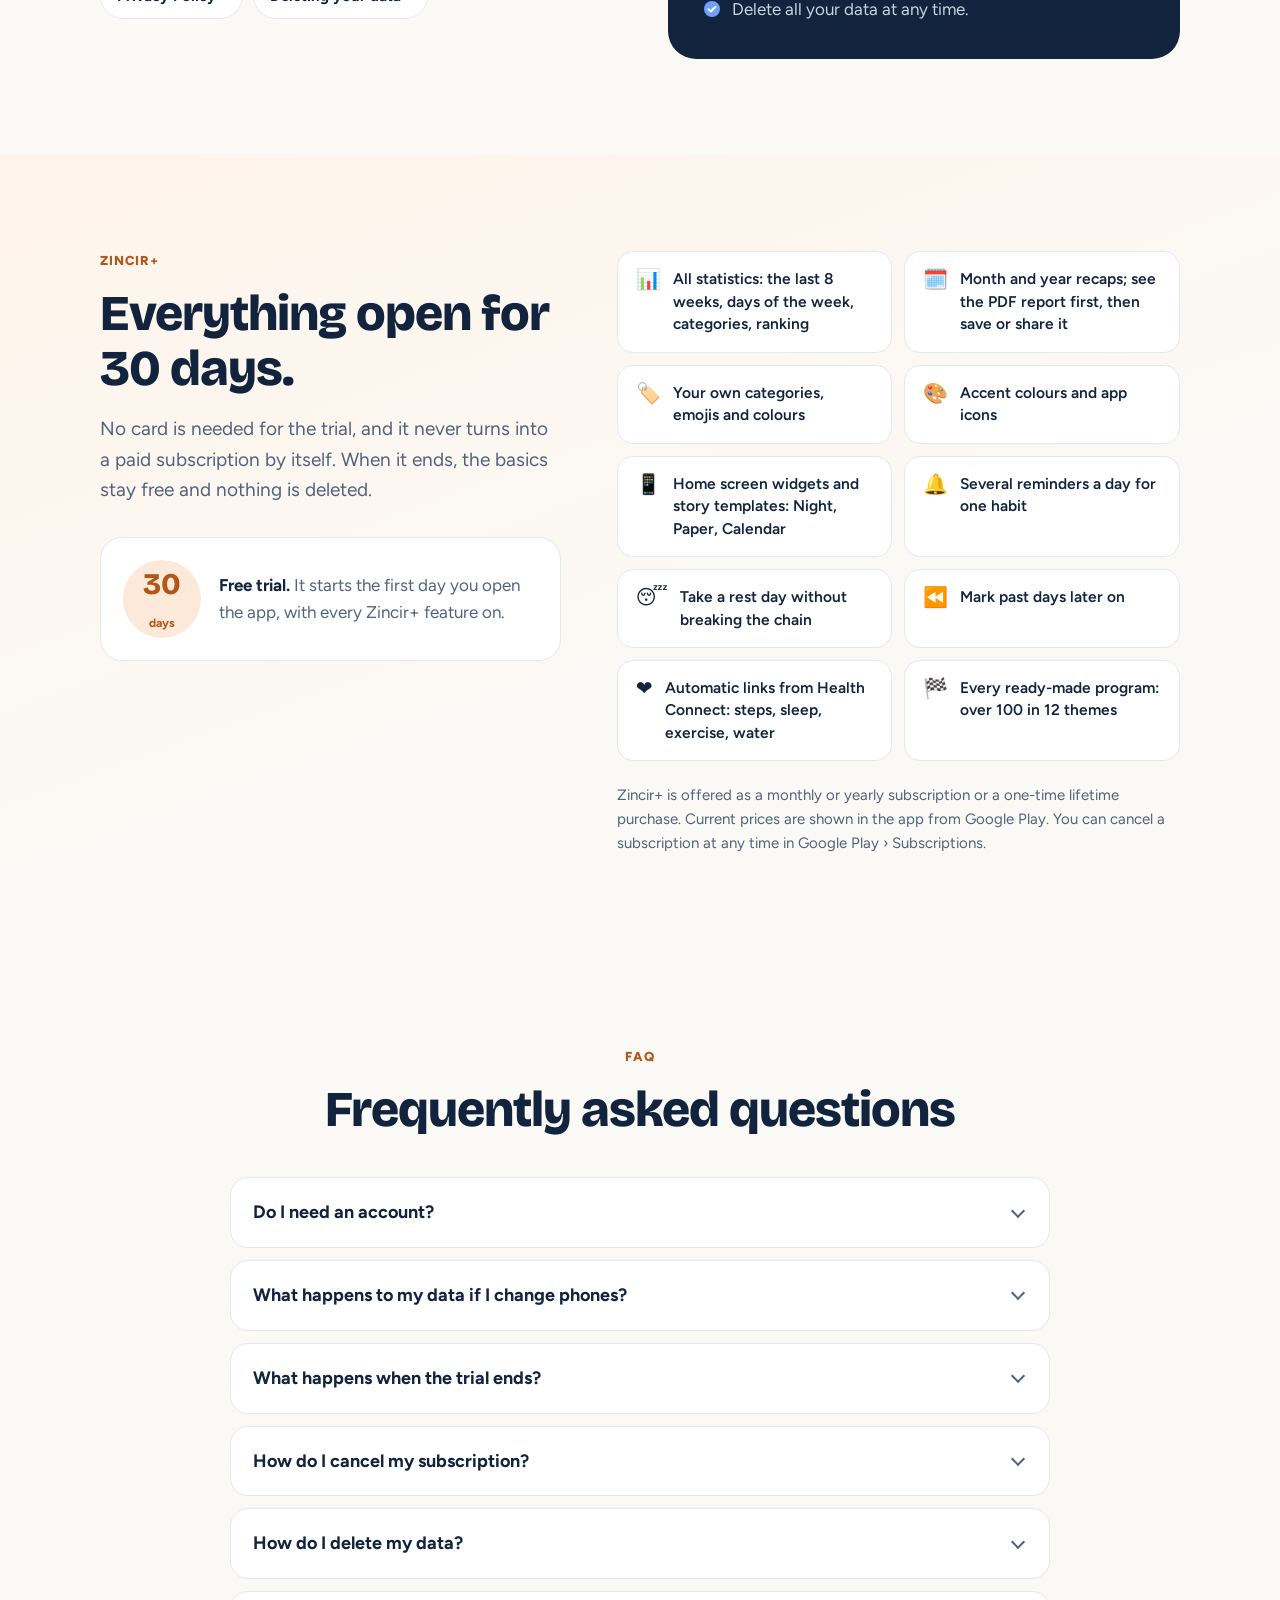
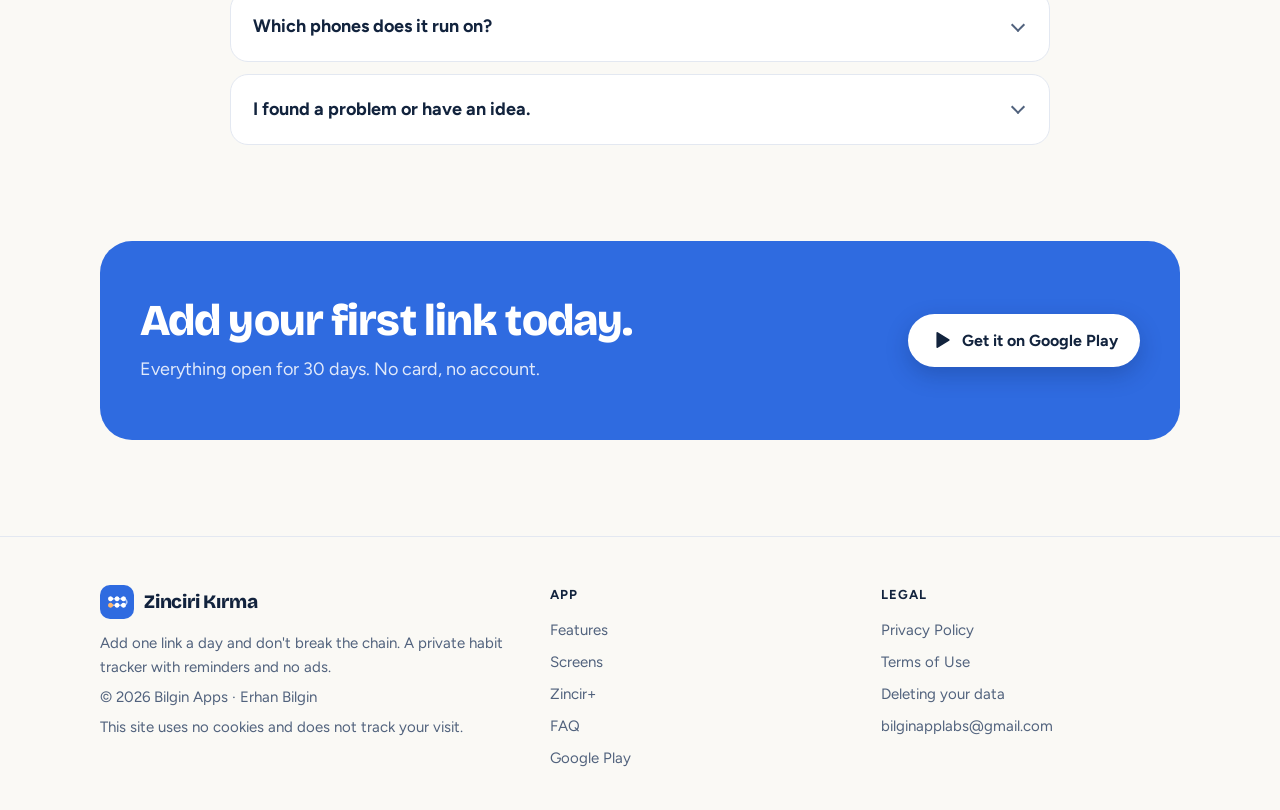
==== commit 597dd7b9: "Update the screenshots and features, privacy policy version 9 New store screenshots from the current" ====
--- a/en/index.html
+++ b/en/index.html
@@ -66,8 +66,8 @@
     <p class="kicker">Features</p>
     <h2 class="section-title">Simple, with everything you need.</h2>
     <div class="features"><article class="card"><div class="icon "><svg viewBox="0 0 24 24" fill="none" stroke="currentColor" stroke-width="2" stroke-linecap="round" stroke-linejoin="round" aria-hidden="true"><path d="M10 14a4.2 4.2 0 0 0 6 0l3-3a4.2 4.2 0 0 0-6-6l-1 1"/><path d="M14 10a4.2 4.2 0 0 0-6 0l-3 3a4.2 4.2 0 0 0 6 6l1-1"/></svg></div><h3>One link a day</h3>
-<ul class="ticks"><li>Add a habit or a one-time task and pick its time.</li><li>Every day, certain weekdays, a few times a week or certain days of the month.</li><li>Measurable goals: 20 pages, 30 minutes, 8 glasses. The link is added when you reach it.</li><li>Leave a short note on the day.</li></ul></article><article class="card"><div class="icon "><svg viewBox="0 0 24 24" fill="none" stroke="currentColor" stroke-width="2" stroke-linecap="round" stroke-linejoin="round" aria-hidden="true"><path d="M4 20V13"/><path d="M10 20V5"/><path d="M16 20v-9"/><path d="M21 20H3"/></svg></div><h3>See your progress</h3>
-<ul class="ticks"><li>This week&#x27;s chain, a month calendar and every habit&#x27;s streak.</li><li>This period&#x27;s consistency and the badges you earn.</li><li>Categories: Health, Sport, Mind, Learning, Productivity.</li><li>Share your streak as a story card.</li></ul></article><article class="card"><div class="icon warm"><svg viewBox="0 0 24 24" fill="none" stroke="currentColor" stroke-width="2" stroke-linecap="round" stroke-linejoin="round" aria-hidden="true"><path d="M6 9a6 6 0 0 1 12 0c0 6 2.5 7.5 2.5 7.5h-17S6 15 6 9"/><path d="M10 20a2 2 0 0 0 4 0"/></svg></div><h3>Reminders on time</h3>
+<ul class="ticks"><li>Add a habit or a one-time task and pick its time.</li><li>Every day, certain weekdays, a few times a week or certain days of the month.</li><li>Measurable goals: 20 pages, 30 minutes, 8 glasses. The link is added when you reach it.</li><li>Leave a short note on the day.</li><li>Over 100 ready-made programs in 12 themes; one in every theme is free.</li></ul></article><article class="card"><div class="icon "><svg viewBox="0 0 24 24" fill="none" stroke="currentColor" stroke-width="2" stroke-linecap="round" stroke-linejoin="round" aria-hidden="true"><path d="M4 20V13"/><path d="M10 20V5"/><path d="M16 20v-9"/><path d="M21 20H3"/></svg></div><h3>See your progress</h3>
+<ul class="ticks"><li>This week&#x27;s chain, a month calendar and every habit&#x27;s streak.</li><li>Your chain map: every day of the last 12 weeks; slide a finger to open one.</li><li>This period&#x27;s consistency and the badges you earn.</li><li>Categories: Health, Sport, Mind, Learning, Productivity.</li><li>Share your streak as a story card, with your longest streak and the last weeks&#x27; chain.</li></ul></article><article class="card"><div class="icon warm"><svg viewBox="0 0 24 24" fill="none" stroke="currentColor" stroke-width="2" stroke-linecap="round" stroke-linejoin="round" aria-hidden="true"><path d="M6 9a6 6 0 0 1 12 0c0 6 2.5 7.5 2.5 7.5h-17S6 15 6 9"/><path d="M10 20a2 2 0 0 0 4 0"/></svg></div><h3>Reminders on time</h3>
 <ul class="ticks"><li>Get a reminder when it&#x27;s time.</li><li>Tap &quot;Done&quot; or &quot;Snooze 10 min&quot; right from the notification.</li><li>Dark and light theme, English and Turkish.</li><li>Start your week on Monday or Sunday.</li></ul></article></div>
   </div>
 </section>
@@ -83,7 +83,7 @@
       <button type="button" data-shots="1" aria-label="Next"><svg viewBox="0 0 24 24" fill="none" stroke="currentColor" stroke-width="2" stroke-linecap="round" stroke-linejoin="round" aria-hidden="true"><path d="M9 5l7 7-7 7"/></svg></button>
     </div>
   </div>
-  <div class="shots" tabindex="0" aria-label="A look inside"><figure><img src="../assets/shots/en/01-today.png" alt="One link a day: the Today screen" width="1080" height="1920" loading="lazy" decoding="async"></figure><figure><img src="../assets/shots/en/02-your-chain.png" alt="See your chain grow: habit details" width="1080" height="1920" loading="lazy" decoding="async"></figure><figure><img src="../assets/shots/en/03-goals.png" alt="Track goals, not just ticks" width="1080" height="1920" loading="lazy" decoding="async"></figure><figure><img src="../assets/shots/en/04-categories.png" alt="Filter by category" width="1080" height="1920" loading="lazy" decoding="async"></figure><figure><img src="../assets/shots/en/05-stats.png" alt="How consistent are you? Statistics" width="1080" height="1920" loading="lazy" decoding="async"></figure><figure><img src="../assets/shots/en/06-badges.png" alt="Badges and streaks: the Profile screen" width="1080" height="1920" loading="lazy" decoding="async"></figure><figure><img src="../assets/shots/en/07-your-data.png" alt="Your data stays on your phone: Settings" width="1080" height="1920" loading="lazy" decoding="async"></figure><figure><img src="../assets/shots/en/08-zincir-plus.png" alt="Everything open for 30 days: Zincir+" width="1080" height="1920" loading="lazy" decoding="async"></figure></div>
+  <div class="shots" tabindex="0" aria-label="A look inside"><figure><img src="../assets/shots/en/01-today.png" alt="One link a day: the Today screen" width="1080" height="1920" loading="lazy" decoding="async"></figure><figure><img src="../assets/shots/en/02-your-chain.png" alt="See your chain grow: habit details" width="1080" height="1920" loading="lazy" decoding="async"></figure><figure><img src="../assets/shots/en/03-goals.png" alt="Track goals, not just ticks" width="1080" height="1920" loading="lazy" decoding="async"></figure><figure><img src="../assets/shots/en/04-categories.png" alt="Filter by category" width="1080" height="1920" loading="lazy" decoding="async"></figure><figure><img src="../assets/shots/en/05-stats.png" alt="How consistent are you? Statistics" width="1080" height="1920" loading="lazy" decoding="async"></figure><figure><img src="../assets/shots/en/06-chain-map.png" alt="Your chain map: the Profile screen" width="1080" height="1920" loading="lazy" decoding="async"></figure><figure><img src="../assets/shots/en/07-your-data.png" alt="Your data stays on your phone: Settings" width="1080" height="1920" loading="lazy" decoding="async"></figure><figure><img src="../assets/shots/en/08-zincir-plus.png" alt="Everything open for 30 days: Zincir+" width="1080" height="1920" loading="lazy" decoding="async"></figure></div>
 </section>
 
 <section id="privacy">
@@ -113,7 +113,7 @@
       <div class="trial"><div class="trial-days">30<small>days</small></div><p><strong>Free trial.</strong> It starts the first day you open the app, with every Zincir+ feature on.</p></div>
     </div>
     <div>
-      <ul class="plus-list"><li><span class="em" aria-hidden="true">📊</span><span>All statistics: the last 8 weeks, days of the week, categories, ranking</span></li><li><span class="em" aria-hidden="true">🗓️</span><span>Month and year recaps, a PDF report and spreadsheet (CSV) export</span></li><li><span class="em" aria-hidden="true">🏷️</span><span>Your own categories, emojis and colours</span></li><li><span class="em" aria-hidden="true">🎨</span><span>Accent colours and app icons</span></li><li><span class="em" aria-hidden="true">📱</span><span>Home screen widgets and story templates</span></li><li><span class="em" aria-hidden="true">🔔</span><span>Several reminders a day for one habit</span></li><li><span class="em" aria-hidden="true">😴</span><span>Take a rest day without breaking the chain</span></li><li><span class="em" aria-hidden="true">⏪</span><span>Mark past days later on</span></li><li><span class="em" aria-hidden="true">❤️</span><span>Automatic links from Health Connect: steps, sleep, exercise, water</span></li><li><span class="em" aria-hidden="true">🏁</span><span>Ready-made programs: 30 days of reading, a morning routine and more</span></li></ul>
+      <ul class="plus-list"><li><span class="em" aria-hidden="true">📊</span><span>All statistics: the last 8 weeks, days of the week, categories, ranking</span></li><li><span class="em" aria-hidden="true">🗓️</span><span>Month and year recaps; see the PDF report first, then save or share it</span></li><li><span class="em" aria-hidden="true">🏷️</span><span>Your own categories, emojis and colours</span></li><li><span class="em" aria-hidden="true">🎨</span><span>Accent colours and app icons</span></li><li><span class="em" aria-hidden="true">📱</span><span>Home screen widgets and story templates: Night, Paper, Calendar</span></li><li><span class="em" aria-hidden="true">🔔</span><span>Several reminders a day for one habit</span></li><li><span class="em" aria-hidden="true">😴</span><span>Take a rest day without breaking the chain</span></li><li><span class="em" aria-hidden="true">⏪</span><span>Mark past days later on</span></li><li><span class="em" aria-hidden="true">❤️</span><span>Automatic links from Health Connect: steps, sleep, exercise, water</span></li><li><span class="em" aria-hidden="true">🏁</span><span>Every ready-made program: over 100 in 12 themes</span></li></ul>
       <p class="fine">Zincir+ is offered as a monthly or yearly subscription or a one-time lifetime purchase. Current prices are shown in the app from Google Play. You can cancel a subscription at any time in Google Play › Subscriptions.</p>
     </div>
   </div>
@@ -124,7 +124,7 @@
     <p class="kicker">FAQ</p>
     <h2 class="section-title">Frequently asked questions</h2>
   </div>
-  <div class="wrap"><div class="faq"><details><summary>Do I need an account?</summary><p>No. Zinciri Kırma asks for no account, email address or phone number. Your habits, notes and settings stay on your phone and are never sent to a server.</p></details><details><summary>What happens to my data if I change phones?</summary><p>Create a backup file with Profile › Settings › Backup › "Back up now", save it wherever you like (for example Google Drive) and open it on the new phone with "Restore". If Google backup is on, Android can also back up the app's data to your Google account.</p></details><details><summary>What happens when the trial ends?</summary><p>The Zincir+ features close. Your habits, history and settings are not deleted, and the basics stay free. The trial never turns into a paid subscription by itself.</p></details><details><summary>How do I cancel my subscription?</summary><p>In the Google Play app, go to Profile › Payments and subscriptions › Subscriptions and cancel at any time. Zincir+ stays on until the end of the period.</p></details><details><summary>How do I delete my data?</summary><p>Profile › Settings › "Delete all my data" permanently deletes everything from this phone. See <a href="../en/delete-data/">Deleting your data</a> for details.</p></details><details><summary>Which phones does it run on?</summary><p>Android 8.0 and later.</p></details><details><summary>I found a problem or have an idea.</summary><p>Write to us at <a href="mailto:bilginapplabs@gmail.com">bilginapplabs@gmail.com</a>; we read every email.</p></details></div></div>
+  <div class="wrap"><div class="faq"><details><summary>Do I need an account?</summary><p>No. Zinciri Kırma asks for no account, email address or phone number. Your habits, notes and settings stay on your phone and are never sent to a server.</p></details><details><summary>What happens to my data if I change phones?</summary><p>Create a backup file with Profile › Settings › Backup › "Back up now", save it wherever you like (for example Google Drive) and open it on the new phone with "Restore"; a restore replaces the habits on that phone, after asking. If Google backup is on, Android can also back up the app's data to your Google account.</p></details><details><summary>What happens when the trial ends?</summary><p>The Zincir+ features close. Your habits, history and settings are not deleted, and the basics stay free. The trial never turns into a paid subscription by itself.</p></details><details><summary>How do I cancel my subscription?</summary><p>In the Google Play app, go to Profile › Payments and subscriptions › Subscriptions and cancel at any time. Zincir+ stays on until the end of the period.</p></details><details><summary>How do I delete my data?</summary><p>Profile › Settings › "Delete all my data" permanently deletes everything from this phone. See <a href="../en/delete-data/">Deleting your data</a> for details.</p></details><details><summary>Which phones does it run on?</summary><p>Android 8.0 and later.</p></details><details><summary>I found a problem or have an idea.</summary><p>Write to us at <a href="mailto:bilginapplabs@gmail.com">bilginapplabs@gmail.com</a>; we read every email.</p></details></div></div>
 </section>
 
 <div class="wrap">
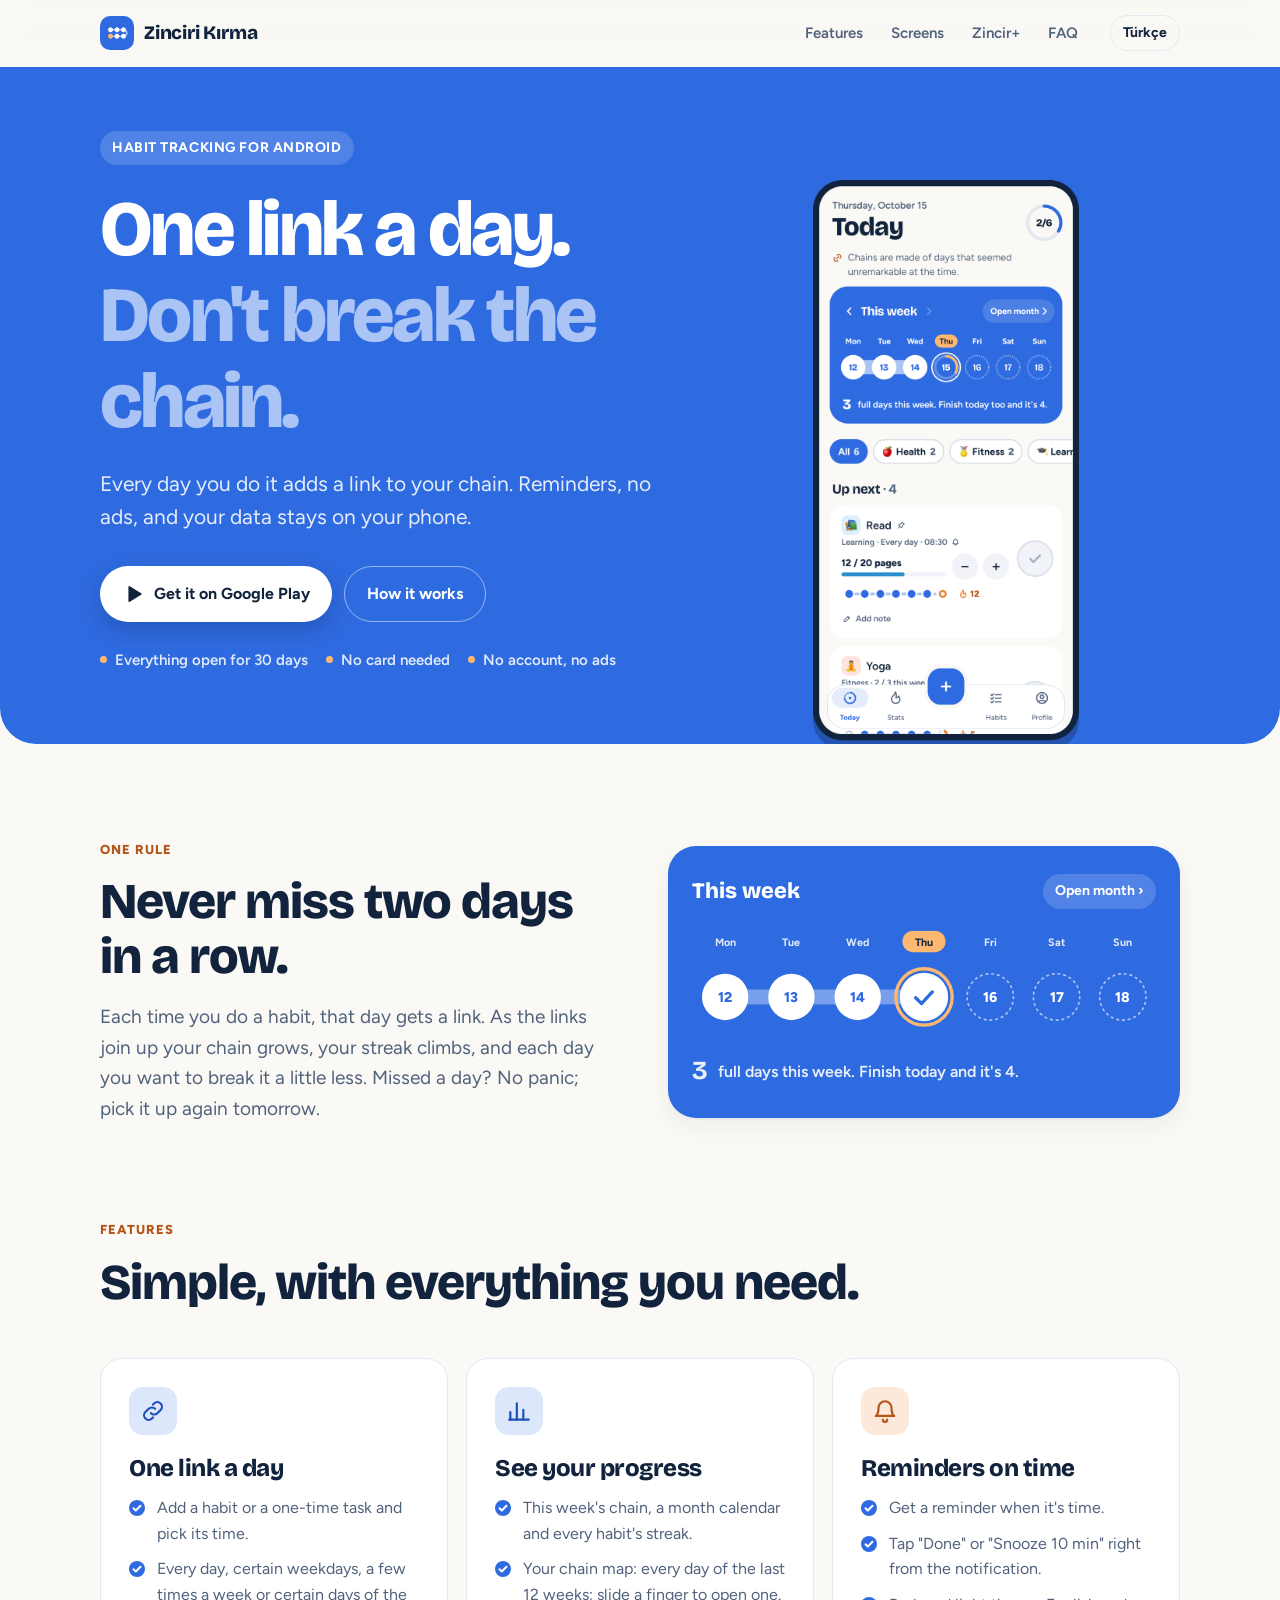
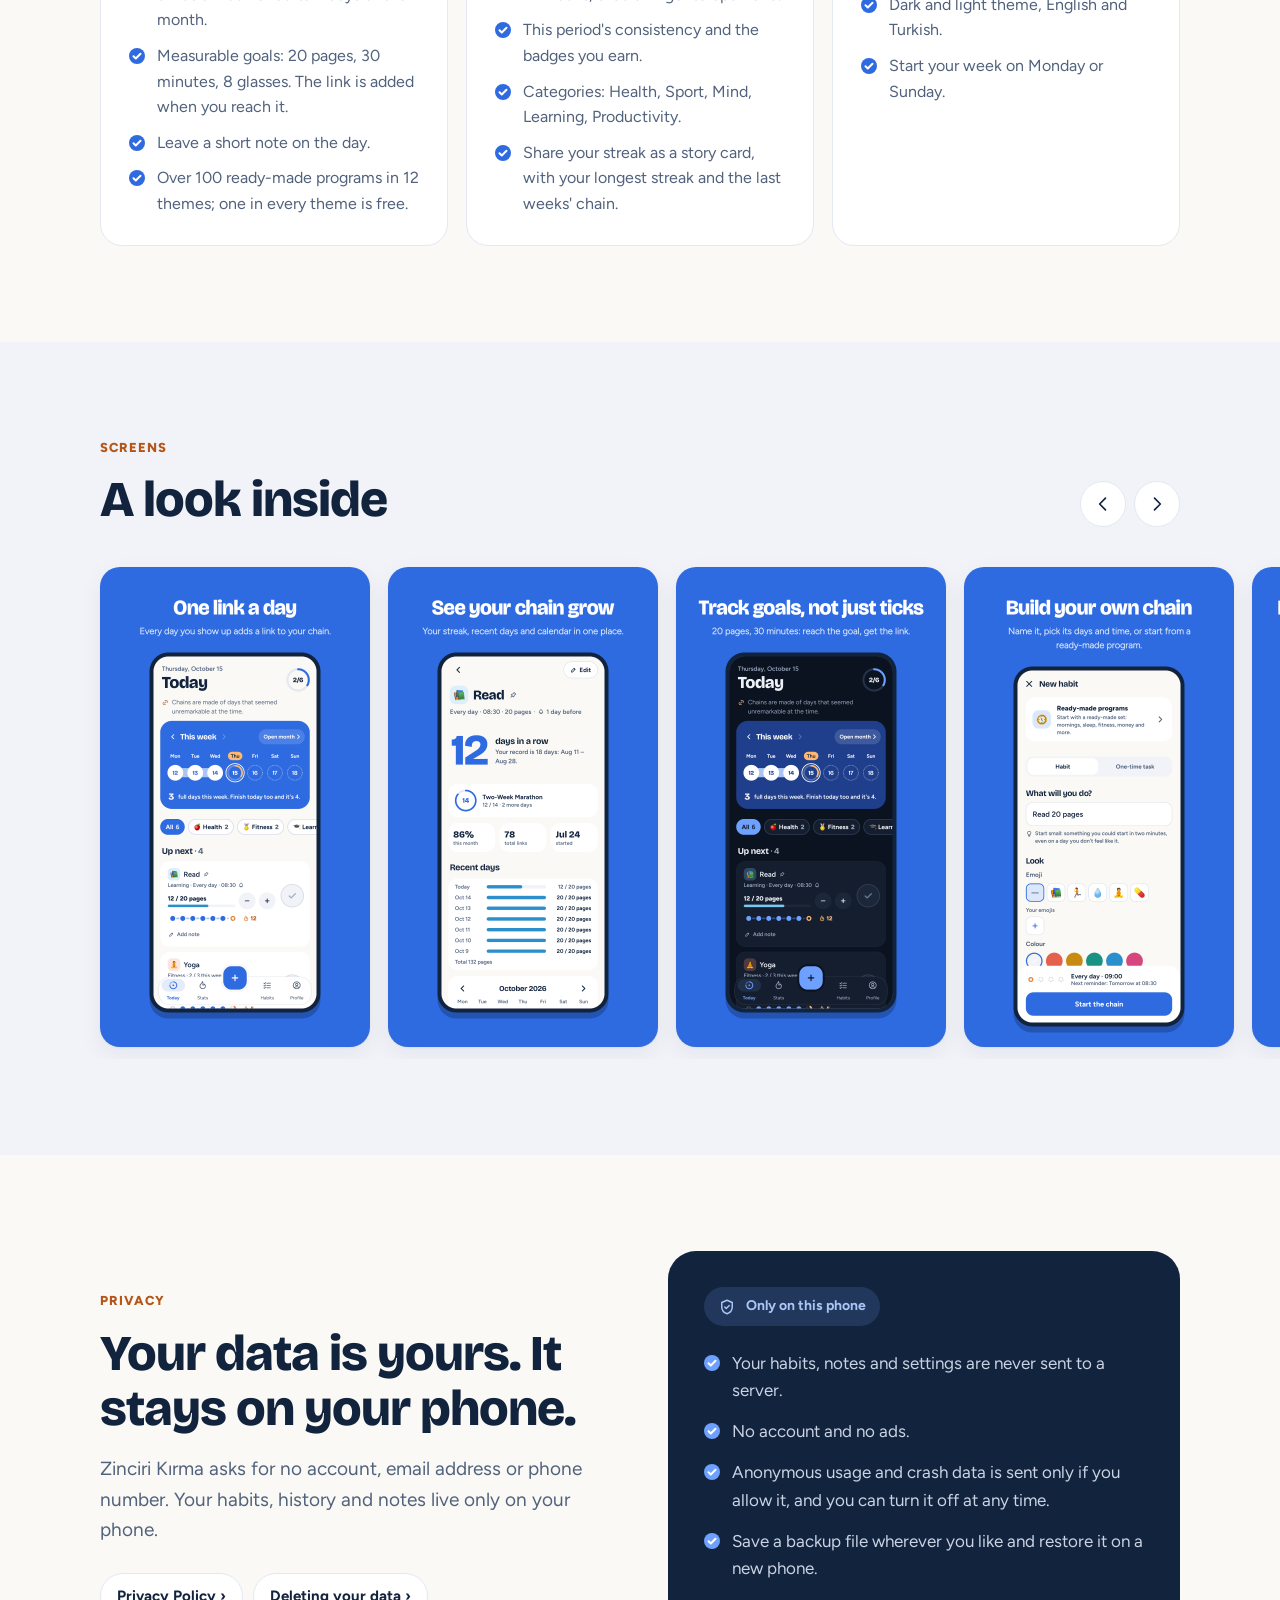
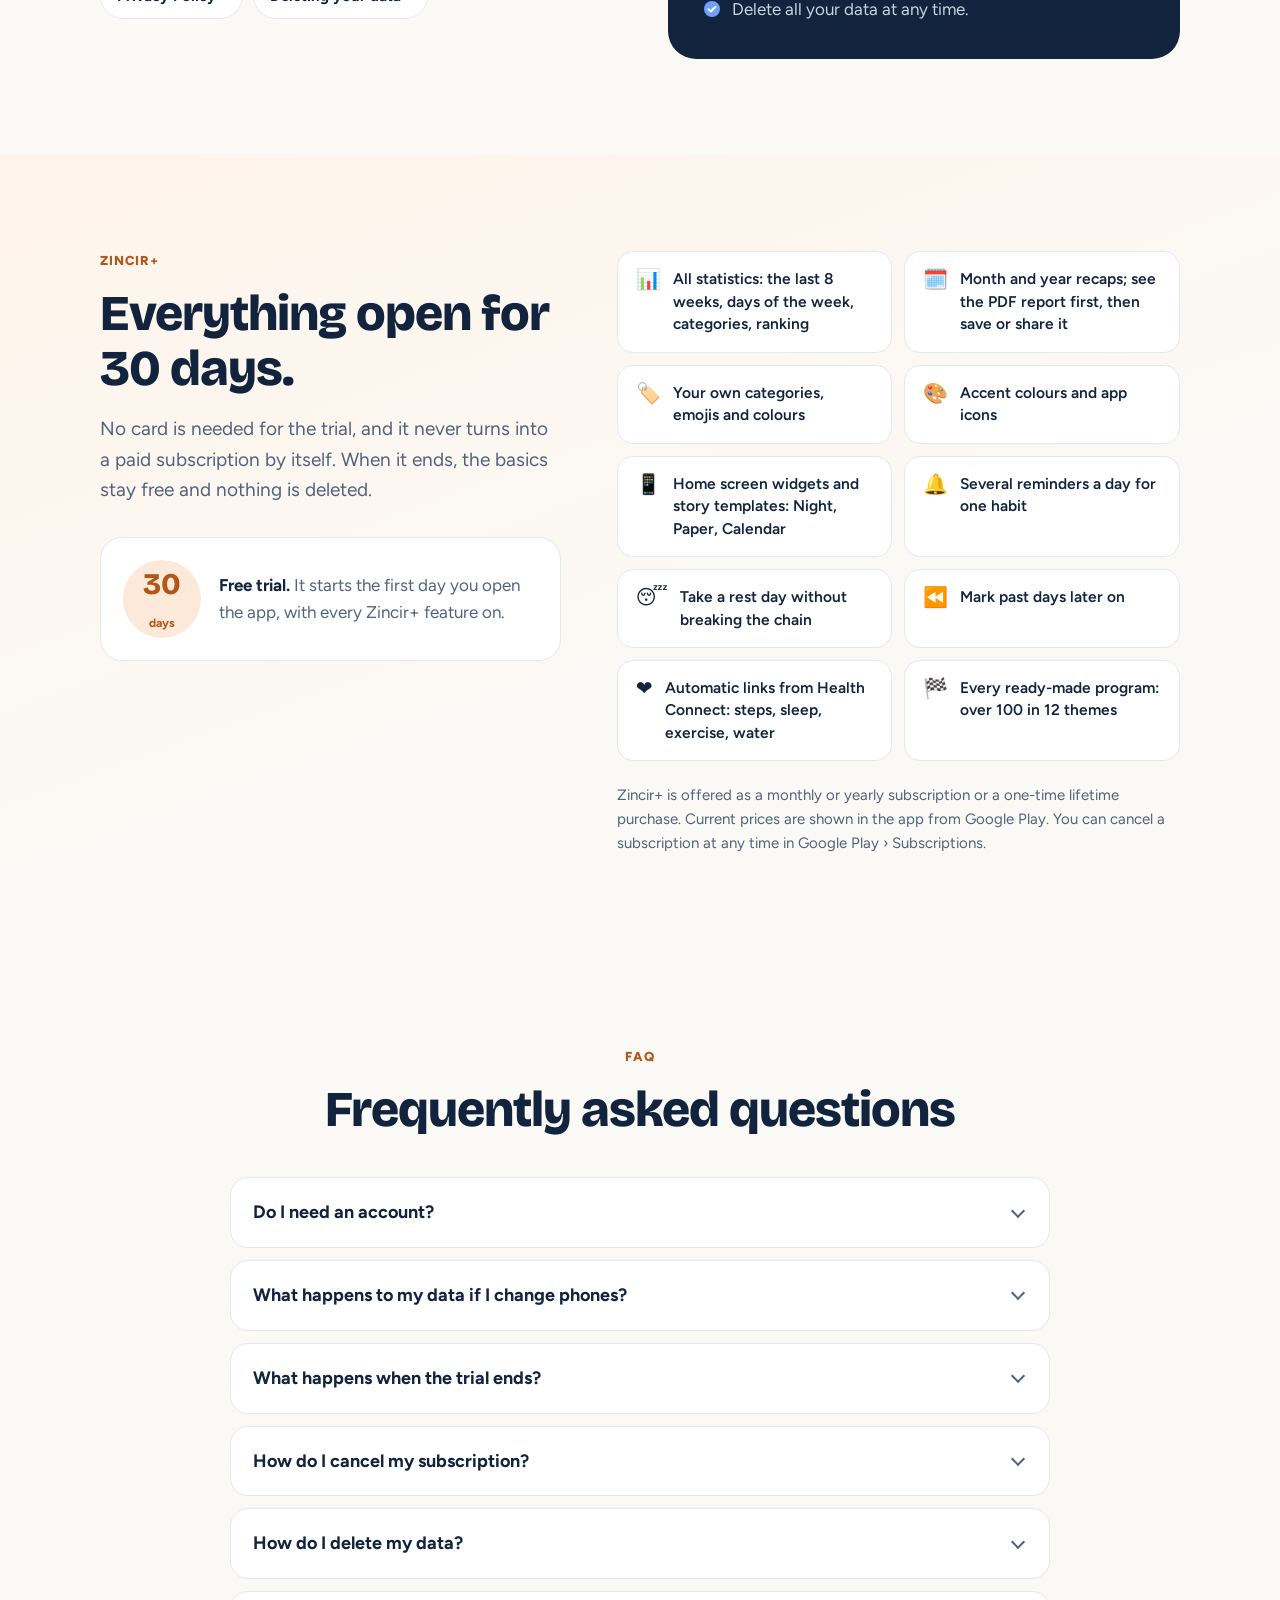
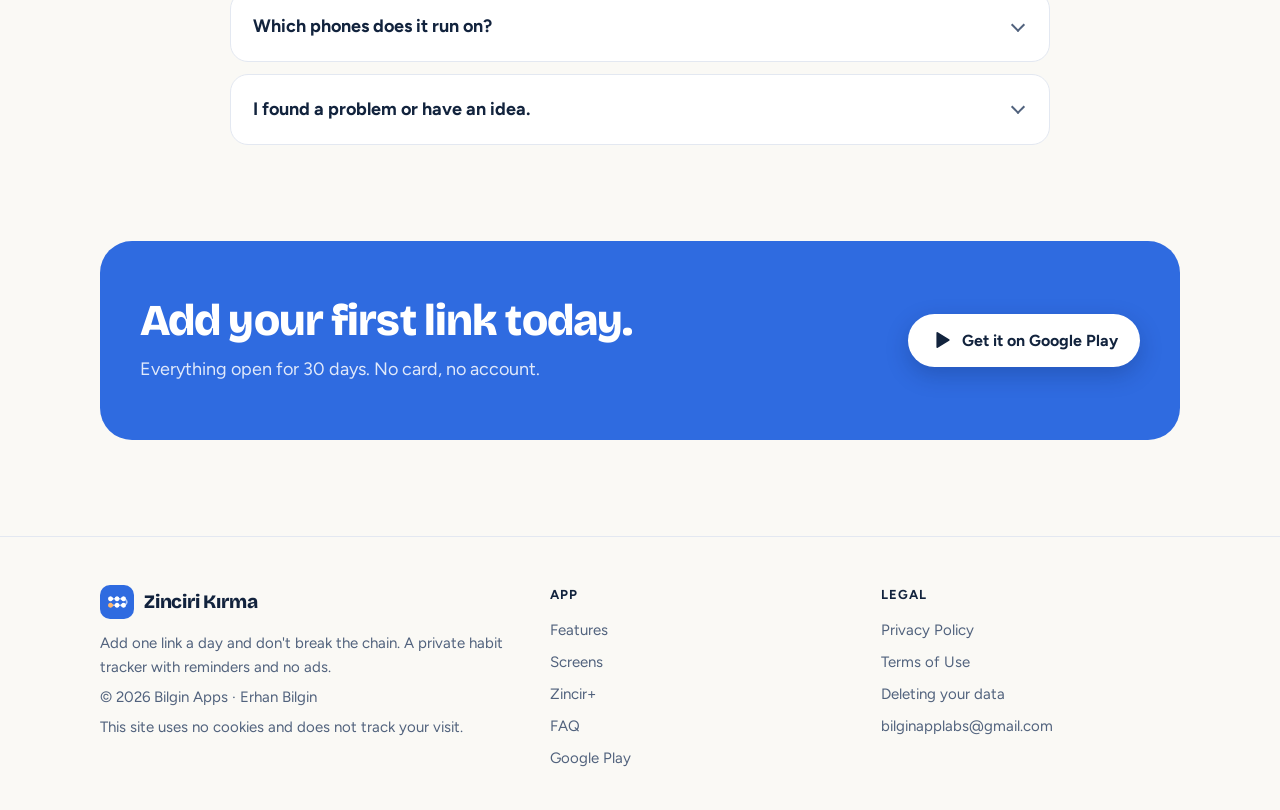
==== commit 14e368e5: "The new habit screen as screenshot 4 The habit editor replaces the category filter shot in both lang" ====
--- a/en/index.html
+++ b/en/index.html
@@ -83,7 +83,7 @@
       <button type="button" data-shots="1" aria-label="Next"><svg viewBox="0 0 24 24" fill="none" stroke="currentColor" stroke-width="2" stroke-linecap="round" stroke-linejoin="round" aria-hidden="true"><path d="M9 5l7 7-7 7"/></svg></button>
     </div>
   </div>
-  <div class="shots" tabindex="0" aria-label="A look inside"><figure><img src="../assets/shots/en/01-today.png" alt="One link a day: the Today screen" width="1080" height="1920" loading="lazy" decoding="async"></figure><figure><img src="../assets/shots/en/02-your-chain.png" alt="See your chain grow: habit details" width="1080" height="1920" loading="lazy" decoding="async"></figure><figure><img src="../assets/shots/en/03-goals.png" alt="Track goals, not just ticks" width="1080" height="1920" loading="lazy" decoding="async"></figure><figure><img src="../assets/shots/en/04-categories.png" alt="Filter by category" width="1080" height="1920" loading="lazy" decoding="async"></figure><figure><img src="../assets/shots/en/05-stats.png" alt="How consistent are you? Statistics" width="1080" height="1920" loading="lazy" decoding="async"></figure><figure><img src="../assets/shots/en/06-chain-map.png" alt="Your chain map: the Profile screen" width="1080" height="1920" loading="lazy" decoding="async"></figure><figure><img src="../assets/shots/en/07-your-data.png" alt="Your data stays on your phone: Settings" width="1080" height="1920" loading="lazy" decoding="async"></figure><figure><img src="../assets/shots/en/08-zincir-plus.png" alt="Everything open for 30 days: Zincir+" width="1080" height="1920" loading="lazy" decoding="async"></figure></div>
+  <div class="shots" tabindex="0" aria-label="A look inside"><figure><img src="../assets/shots/en/01-today.png" alt="One link a day: the Today screen" width="1080" height="1920" loading="lazy" decoding="async"></figure><figure><img src="../assets/shots/en/02-your-chain.png" alt="See your chain grow: habit details" width="1080" height="1920" loading="lazy" decoding="async"></figure><figure><img src="../assets/shots/en/03-goals.png" alt="Track goals, not just ticks" width="1080" height="1920" loading="lazy" decoding="async"></figure><figure><img src="../assets/shots/en/04-new-habit.png" alt="Build your own chain: the new habit screen" width="1080" height="1920" loading="lazy" decoding="async"></figure><figure><img src="../assets/shots/en/05-stats.png" alt="How consistent are you? Statistics" width="1080" height="1920" loading="lazy" decoding="async"></figure><figure><img src="../assets/shots/en/06-chain-map.png" alt="Your chain map: the Profile screen" width="1080" height="1920" loading="lazy" decoding="async"></figure><figure><img src="../assets/shots/en/07-your-data.png" alt="Your data stays on your phone: Settings" width="1080" height="1920" loading="lazy" decoding="async"></figure><figure><img src="../assets/shots/en/08-zincir-plus.png" alt="Everything open for 30 days: Zincir+" width="1080" height="1920" loading="lazy" decoding="async"></figure></div>
 </section>
 
 <section id="privacy">
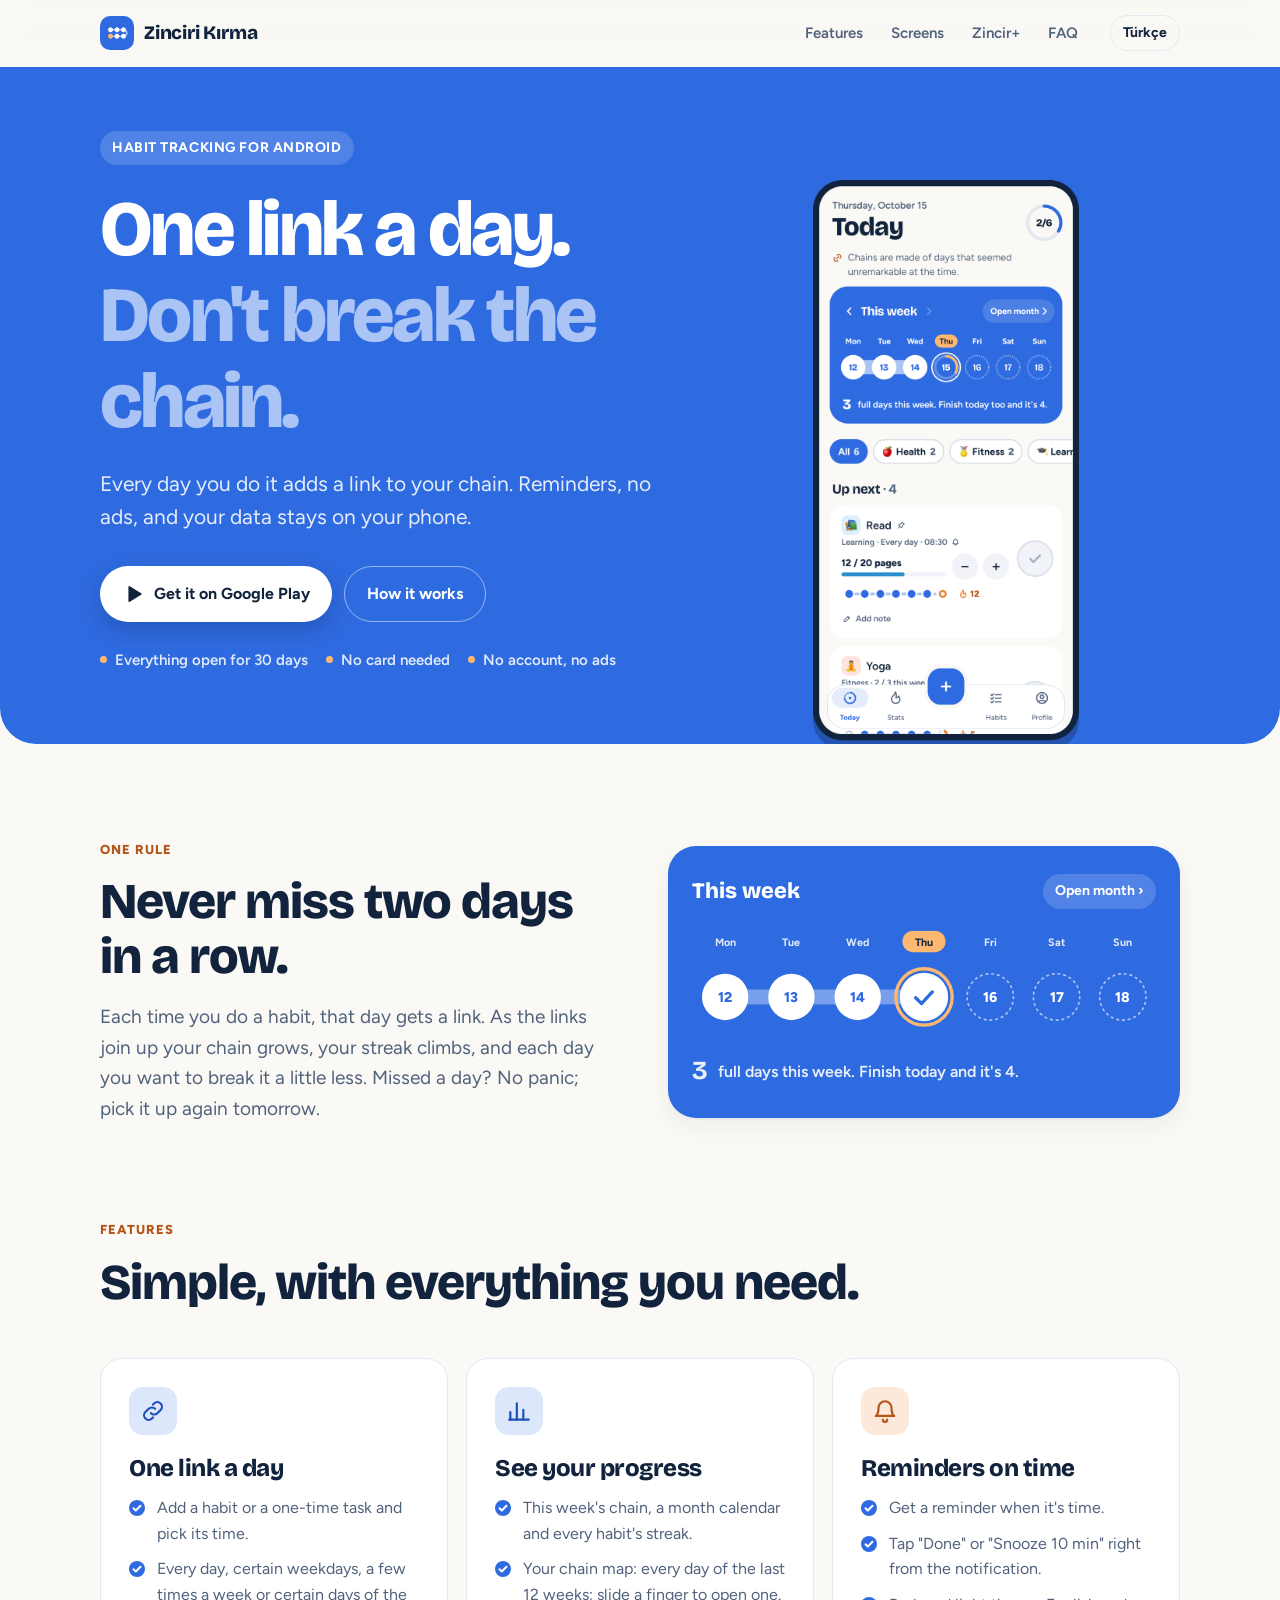
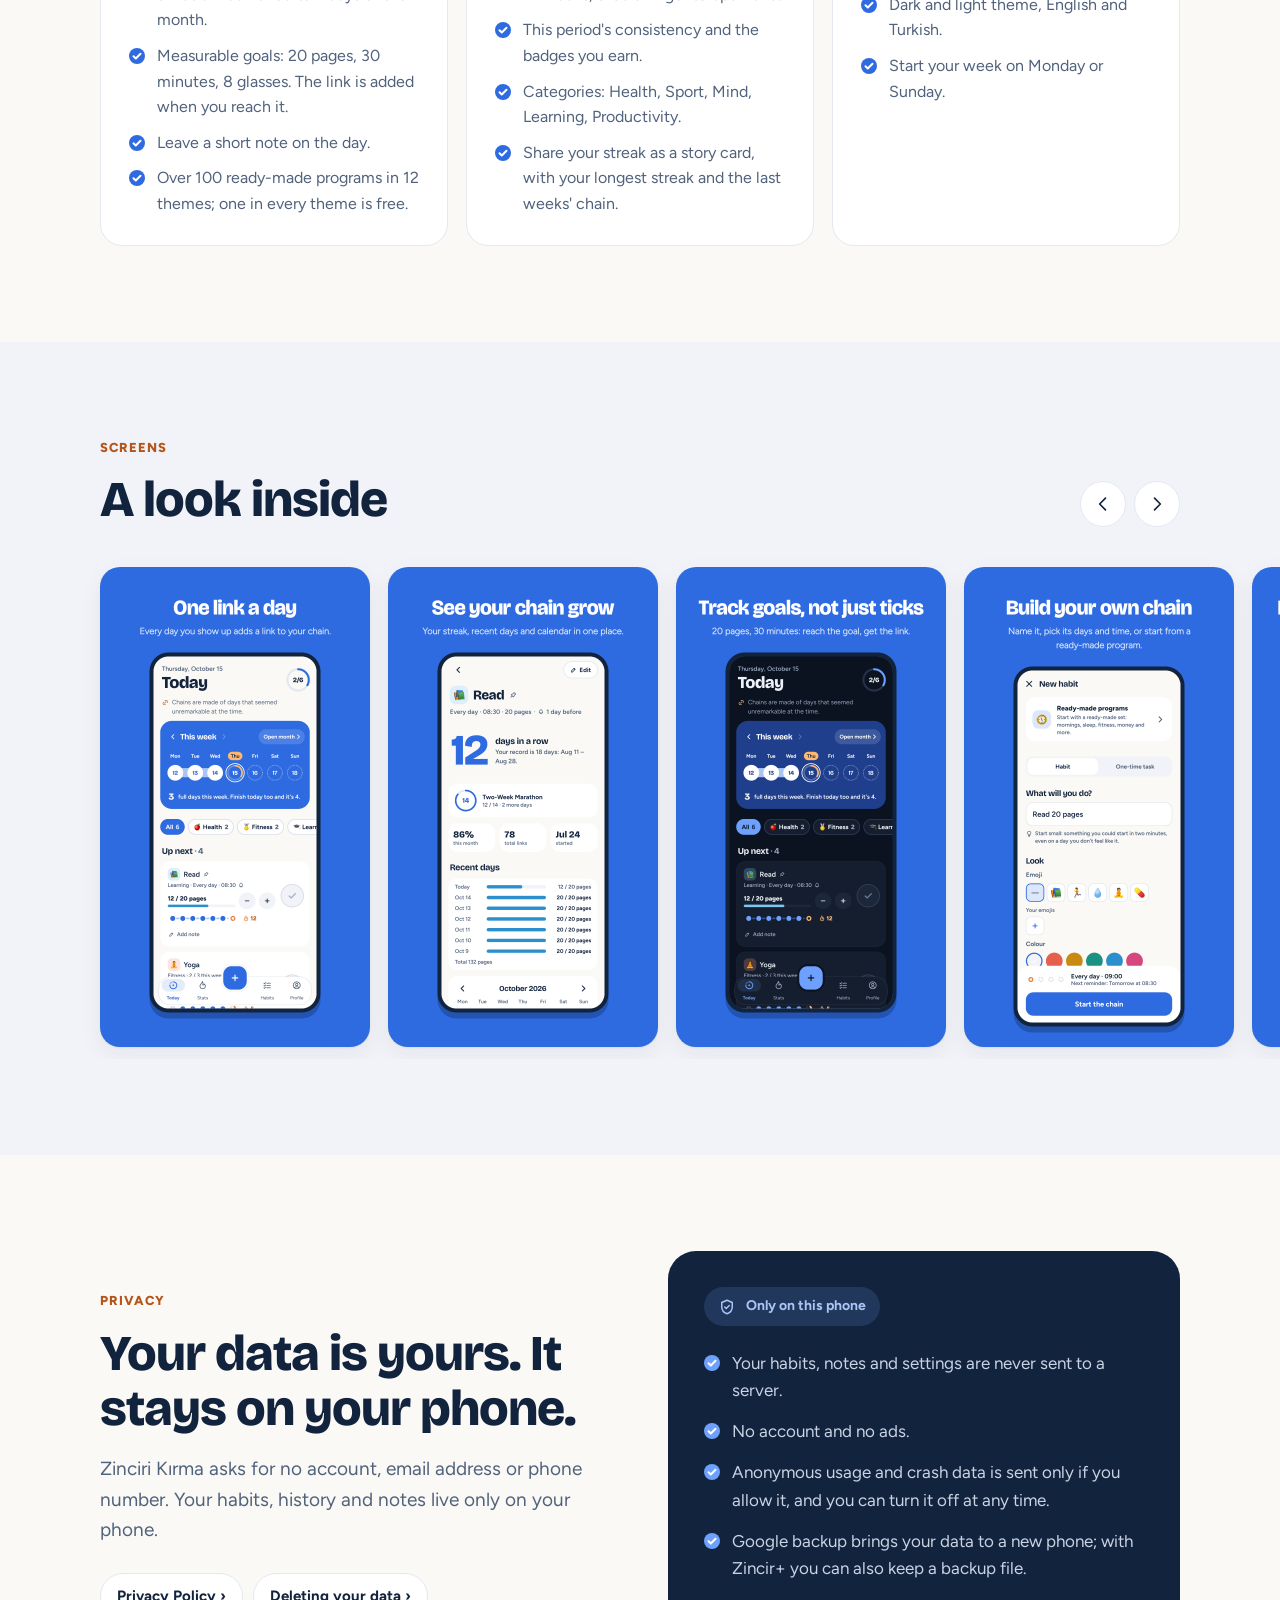
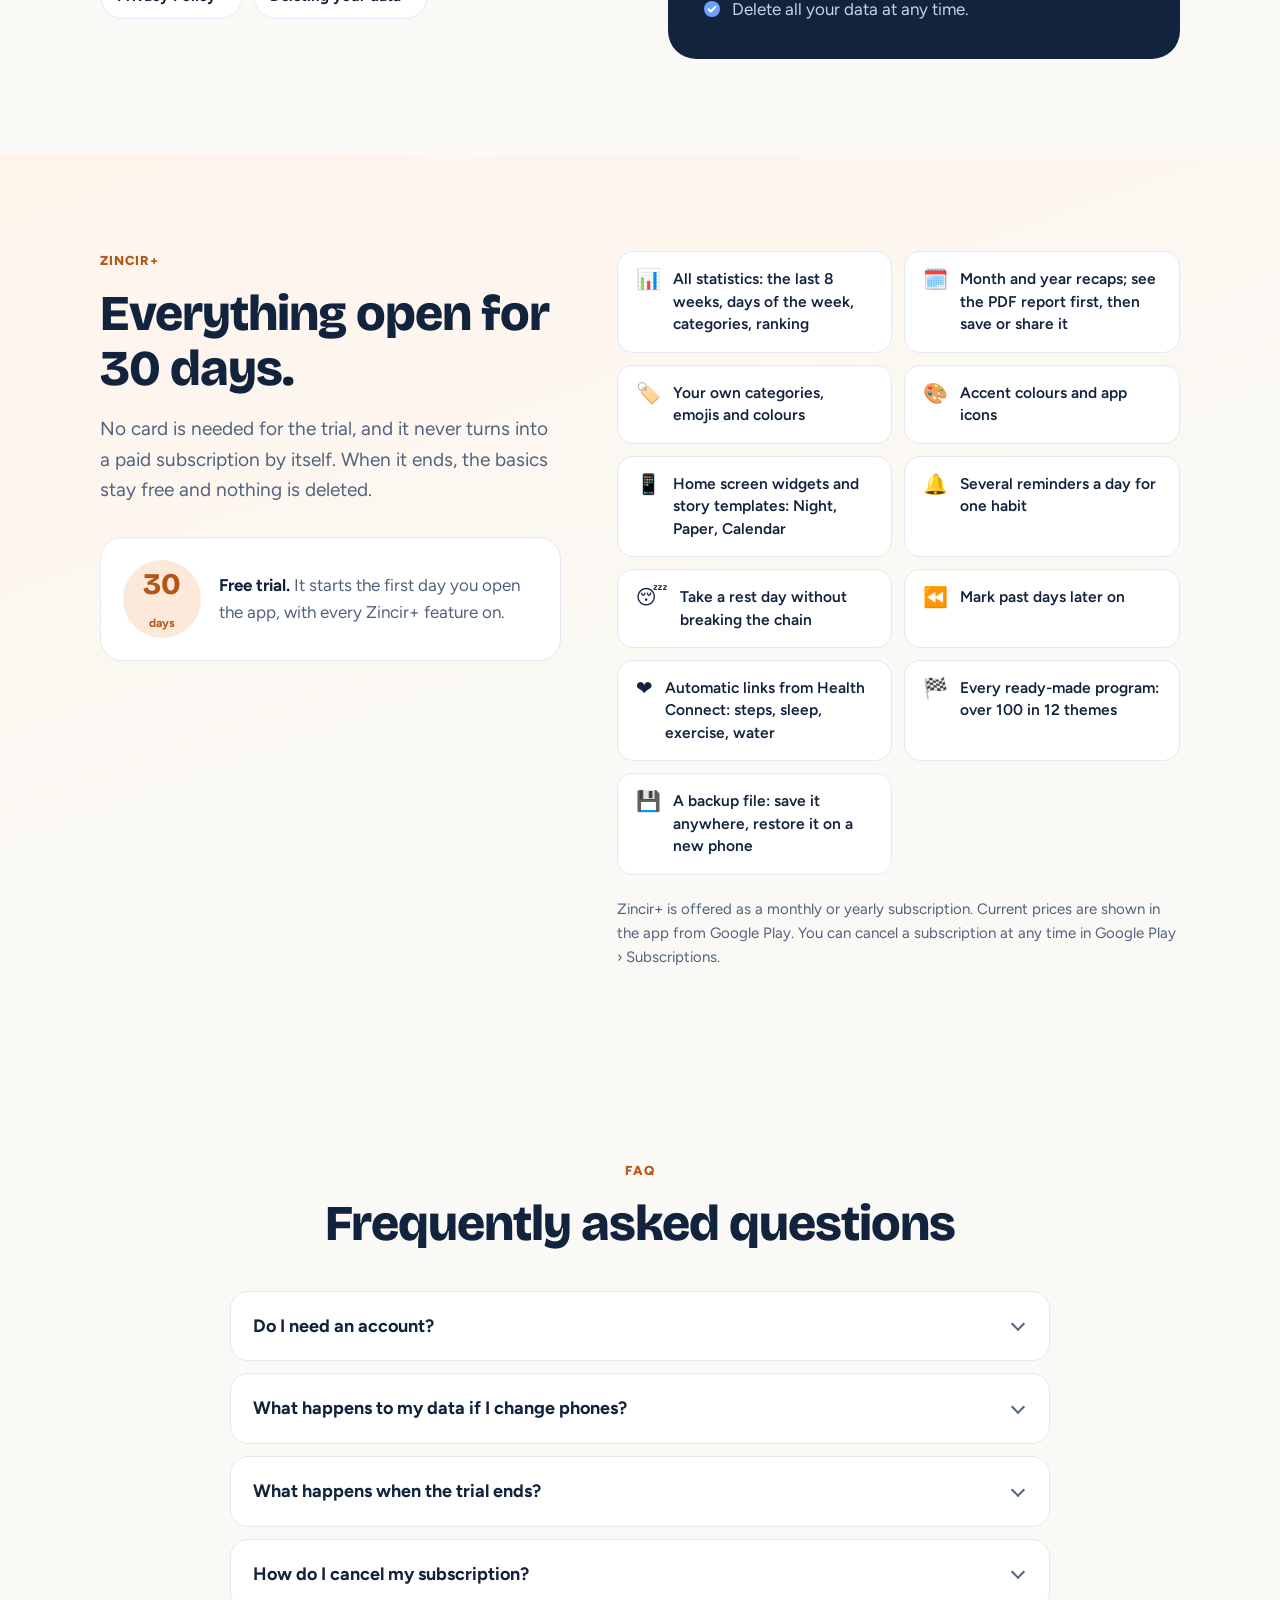
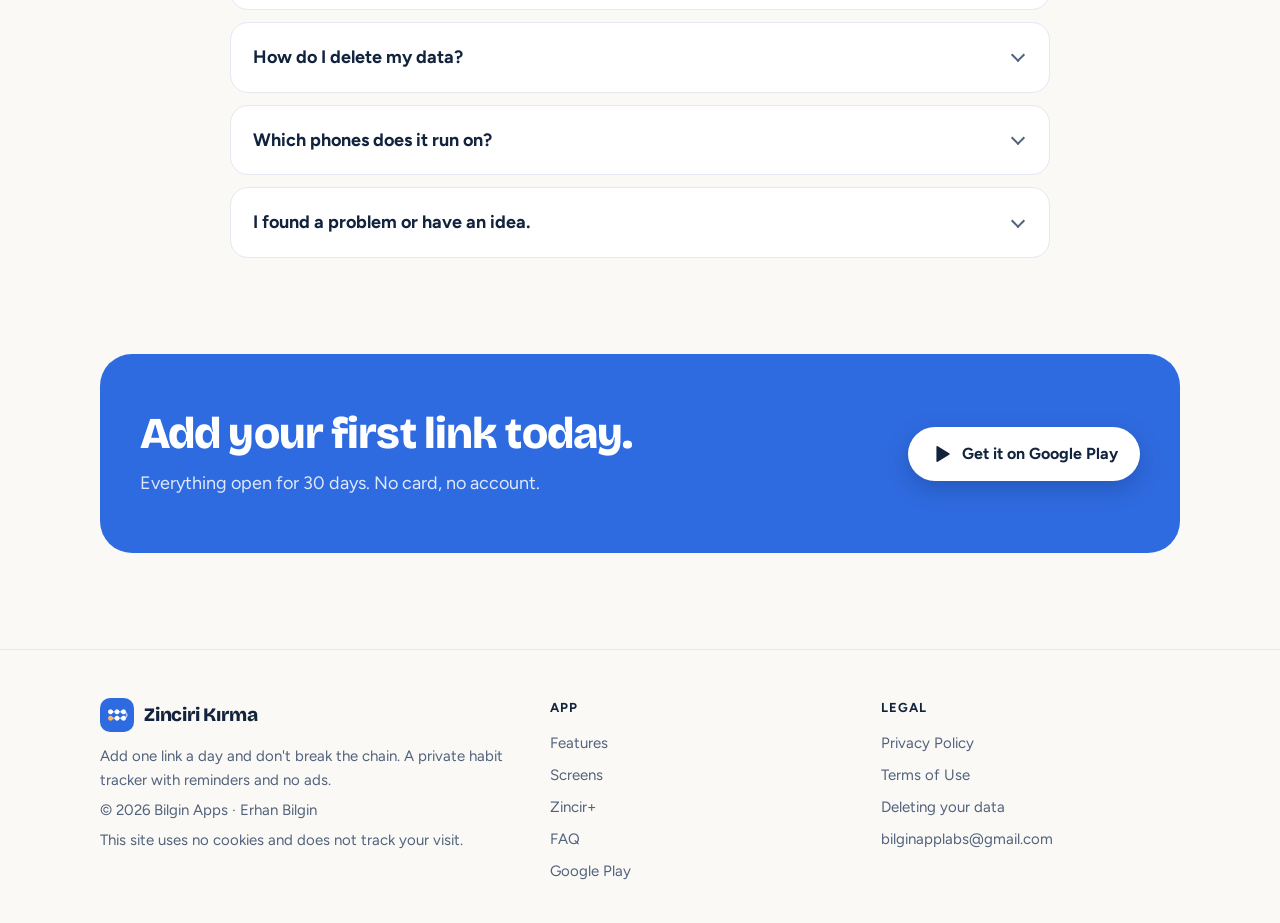
==== commit 6bf4ea6f: "Backup file is Zincir+, no lifetime plan, privacy policy version 11 The features, Zincir+ list and F" ====
--- a/en/index.html
+++ b/en/index.html
@@ -99,7 +99,7 @@
     </div>
     <div class="vault">
       <span class="vault-badge"><svg viewBox="0 0 24 24" fill="none" stroke="currentColor" stroke-width="2" stroke-linecap="round" stroke-linejoin="round" aria-hidden="true"><path d="M12 3l7 3v6c0 4.5-3 7.5-7 9-4-1.5-7-4.5-7-9V6z"/><path d="M9 12l2 2 4-4"/></svg>Only on this phone</span>
-      <ul class="ticks"><li>Your habits, notes and settings are never sent to a server.</li><li>No account and no ads.</li><li>Anonymous usage and crash data is sent only if you allow it, and you can turn it off at any time.</li><li>Save a backup file wherever you like and restore it on a new phone.</li><li>Delete all your data at any time.</li></ul>
+      <ul class="ticks"><li>Your habits, notes and settings are never sent to a server.</li><li>No account and no ads.</li><li>Anonymous usage and crash data is sent only if you allow it, and you can turn it off at any time.</li><li>Google backup brings your data to a new phone; with Zincir+ you can also keep a backup file.</li><li>Delete all your data at any time.</li></ul>
     </div>
   </div>
 </section>
@@ -113,8 +113,8 @@
       <div class="trial"><div class="trial-days">30<small>days</small></div><p><strong>Free trial.</strong> It starts the first day you open the app, with every Zincir+ feature on.</p></div>
     </div>
     <div>
-      <ul class="plus-list"><li><span class="em" aria-hidden="true">📊</span><span>All statistics: the last 8 weeks, days of the week, categories, ranking</span></li><li><span class="em" aria-hidden="true">🗓️</span><span>Month and year recaps; see the PDF report first, then save or share it</span></li><li><span class="em" aria-hidden="true">🏷️</span><span>Your own categories, emojis and colours</span></li><li><span class="em" aria-hidden="true">🎨</span><span>Accent colours and app icons</span></li><li><span class="em" aria-hidden="true">📱</span><span>Home screen widgets and story templates: Night, Paper, Calendar</span></li><li><span class="em" aria-hidden="true">🔔</span><span>Several reminders a day for one habit</span></li><li><span class="em" aria-hidden="true">😴</span><span>Take a rest day without breaking the chain</span></li><li><span class="em" aria-hidden="true">⏪</span><span>Mark past days later on</span></li><li><span class="em" aria-hidden="true">❤️</span><span>Automatic links from Health Connect: steps, sleep, exercise, water</span></li><li><span class="em" aria-hidden="true">🏁</span><span>Every ready-made program: over 100 in 12 themes</span></li></ul>
-      <p class="fine">Zincir+ is offered as a monthly or yearly subscription or a one-time lifetime purchase. Current prices are shown in the app from Google Play. You can cancel a subscription at any time in Google Play › Subscriptions.</p>
+      <ul class="plus-list"><li><span class="em" aria-hidden="true">📊</span><span>All statistics: the last 8 weeks, days of the week, categories, ranking</span></li><li><span class="em" aria-hidden="true">🗓️</span><span>Month and year recaps; see the PDF report first, then save or share it</span></li><li><span class="em" aria-hidden="true">🏷️</span><span>Your own categories, emojis and colours</span></li><li><span class="em" aria-hidden="true">🎨</span><span>Accent colours and app icons</span></li><li><span class="em" aria-hidden="true">📱</span><span>Home screen widgets and story templates: Night, Paper, Calendar</span></li><li><span class="em" aria-hidden="true">🔔</span><span>Several reminders a day for one habit</span></li><li><span class="em" aria-hidden="true">😴</span><span>Take a rest day without breaking the chain</span></li><li><span class="em" aria-hidden="true">⏪</span><span>Mark past days later on</span></li><li><span class="em" aria-hidden="true">❤️</span><span>Automatic links from Health Connect: steps, sleep, exercise, water</span></li><li><span class="em" aria-hidden="true">🏁</span><span>Every ready-made program: over 100 in 12 themes</span></li><li><span class="em" aria-hidden="true">💾</span><span>A backup file: save it anywhere, restore it on a new phone</span></li></ul>
+      <p class="fine">Zincir+ is offered as a monthly or yearly subscription. Current prices are shown in the app from Google Play. You can cancel a subscription at any time in Google Play › Subscriptions.</p>
     </div>
   </div>
 </section>
@@ -124,7 +124,7 @@
     <p class="kicker">FAQ</p>
     <h2 class="section-title">Frequently asked questions</h2>
   </div>
-  <div class="wrap"><div class="faq"><details><summary>Do I need an account?</summary><p>No. Zinciri Kırma asks for no account, email address or phone number. Your habits, notes and settings stay on your phone and are never sent to a server.</p></details><details><summary>What happens to my data if I change phones?</summary><p>Create a backup file with Profile › Settings › Backup › "Back up now", save it wherever you like (for example Google Drive) and open it on the new phone with "Restore"; a restore replaces the habits on that phone, after asking. If Google backup is on, Android can also back up the app's data to your Google account.</p></details><details><summary>What happens when the trial ends?</summary><p>The Zincir+ features close. Your habits, history and settings are not deleted, and the basics stay free. The trial never turns into a paid subscription by itself.</p></details><details><summary>How do I cancel my subscription?</summary><p>In the Google Play app, go to Profile › Payments and subscriptions › Subscriptions and cancel at any time. Zincir+ stays on until the end of the period.</p></details><details><summary>How do I delete my data?</summary><p>Profile › Settings › "Delete all my data" permanently deletes everything from this phone. See <a href="../en/delete-data/">Deleting your data</a> for details.</p></details><details><summary>Which phones does it run on?</summary><p>Android 8.0 and later.</p></details><details><summary>I found a problem or have an idea.</summary><p>Write to us at <a href="mailto:bilginapplabs@gmail.com">bilginapplabs@gmail.com</a>; we read every email.</p></details></div></div>
+  <div class="wrap"><div class="faq"><details><summary>Do I need an account?</summary><p>No. Zinciri Kırma asks for no account, email address or phone number. Your habits, notes and settings stay on your phone and are never sent to a server.</p></details><details><summary>What happens to my data if I change phones?</summary><p>If Google backup is on, Android backs up the app's data to your Google account and brings it back on the new phone. With Zincir+ you can also create a backup file with Profile › Settings › Backup › "Back up now", save it wherever you like (for example Google Drive) and open it on the new phone with "Restore"; a restore replaces the habits on that phone, after asking.</p></details><details><summary>What happens when the trial ends?</summary><p>The Zincir+ features close. Your habits, history and settings are not deleted, and the basics stay free. The trial never turns into a paid subscription by itself.</p></details><details><summary>How do I cancel my subscription?</summary><p>In the Google Play app, go to Profile › Payments and subscriptions › Subscriptions and cancel at any time. Zincir+ stays on until the end of the period.</p></details><details><summary>How do I delete my data?</summary><p>Profile › Settings › "Delete all my data" permanently deletes everything from this phone. See <a href="../en/delete-data/">Deleting your data</a> for details.</p></details><details><summary>Which phones does it run on?</summary><p>Android 8.0 and later.</p></details><details><summary>I found a problem or have an idea.</summary><p>Write to us at <a href="mailto:bilginapplabs@gmail.com">bilginapplabs@gmail.com</a>; we read every email.</p></details></div></div>
 </section>
 
 <div class="wrap">
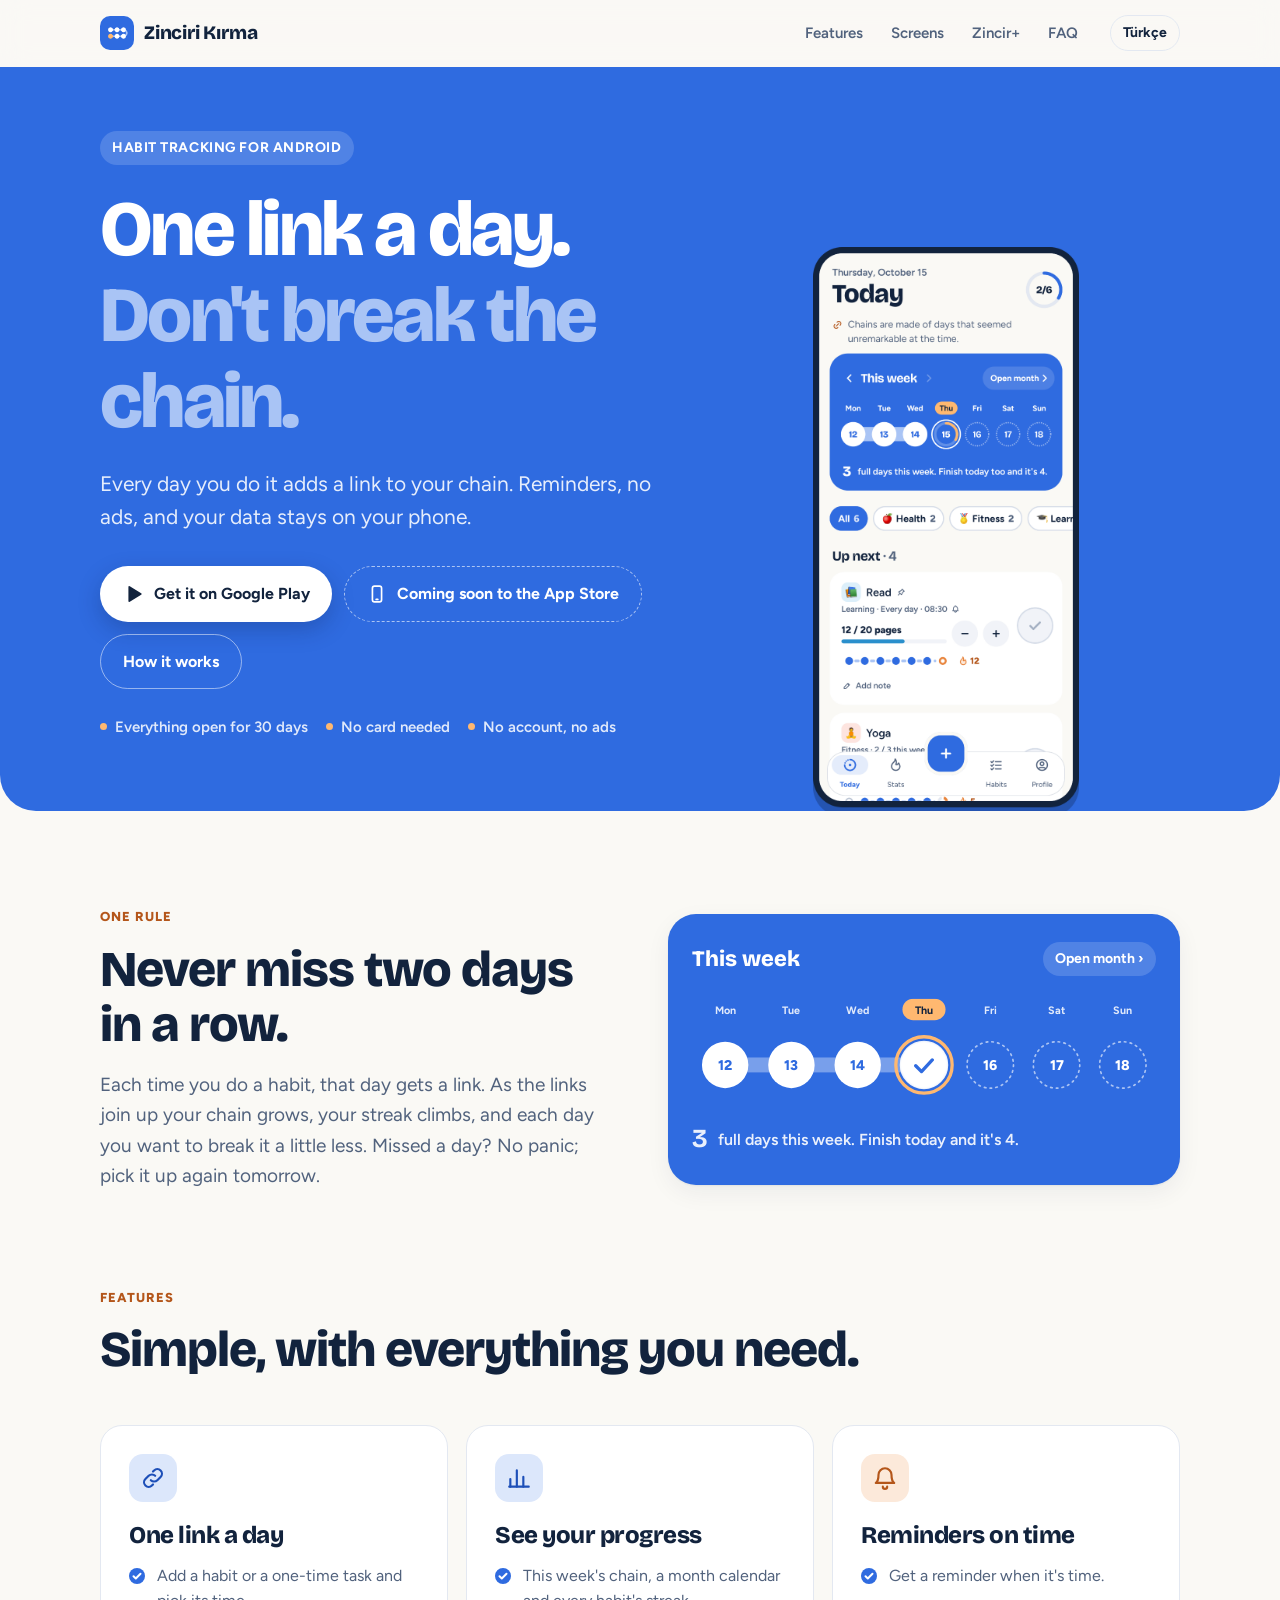
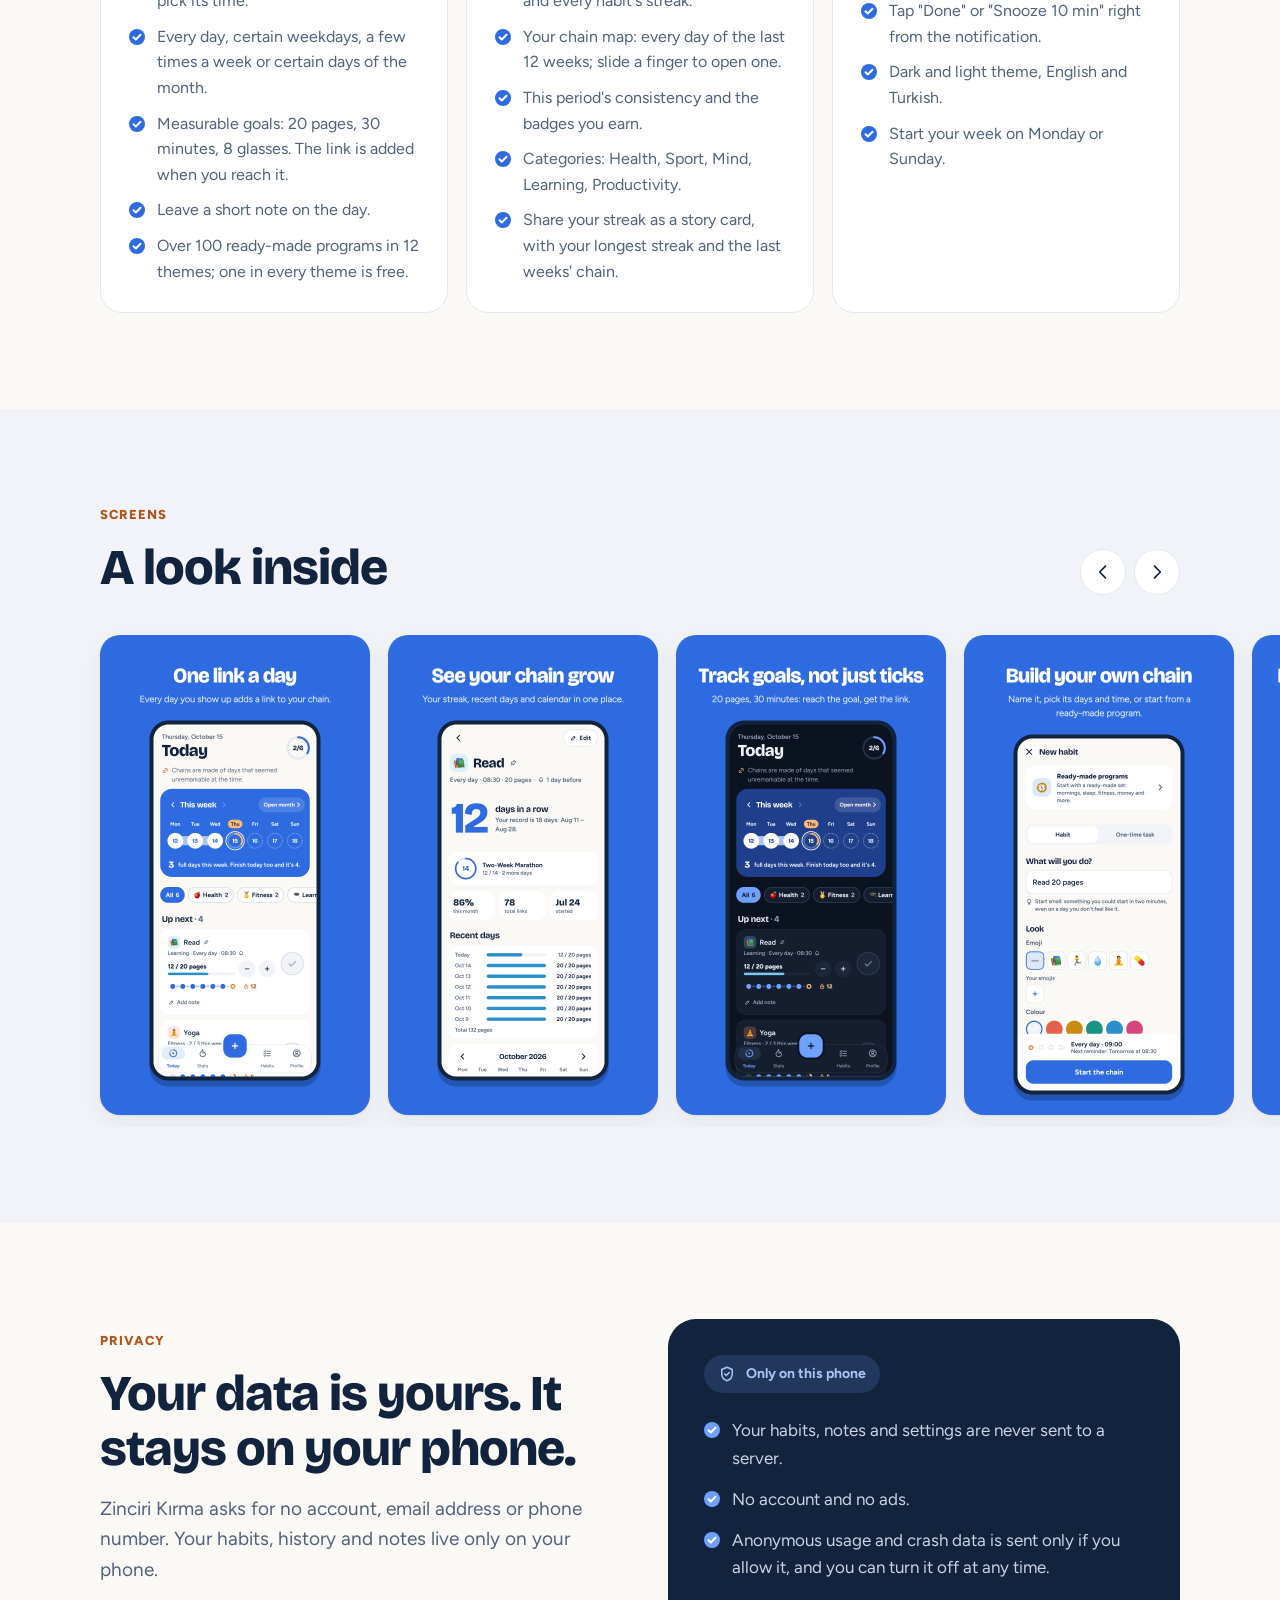
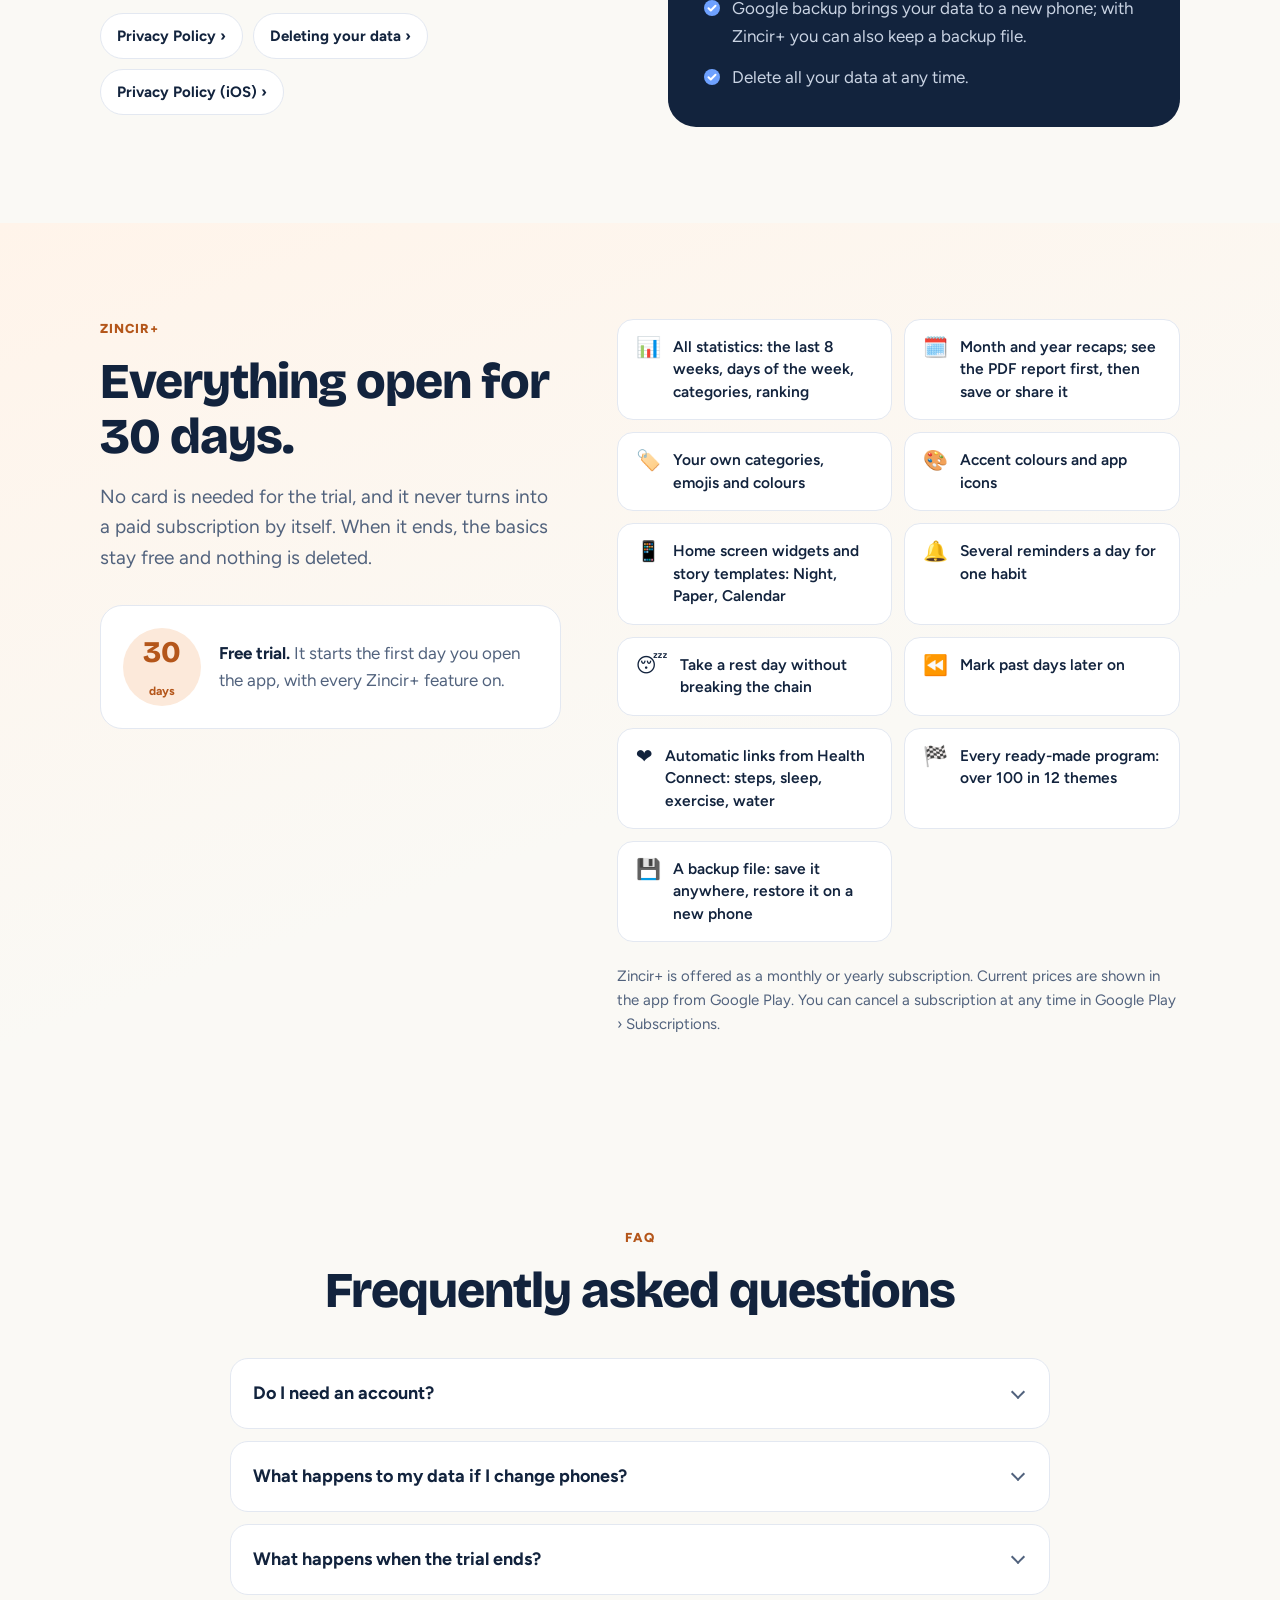
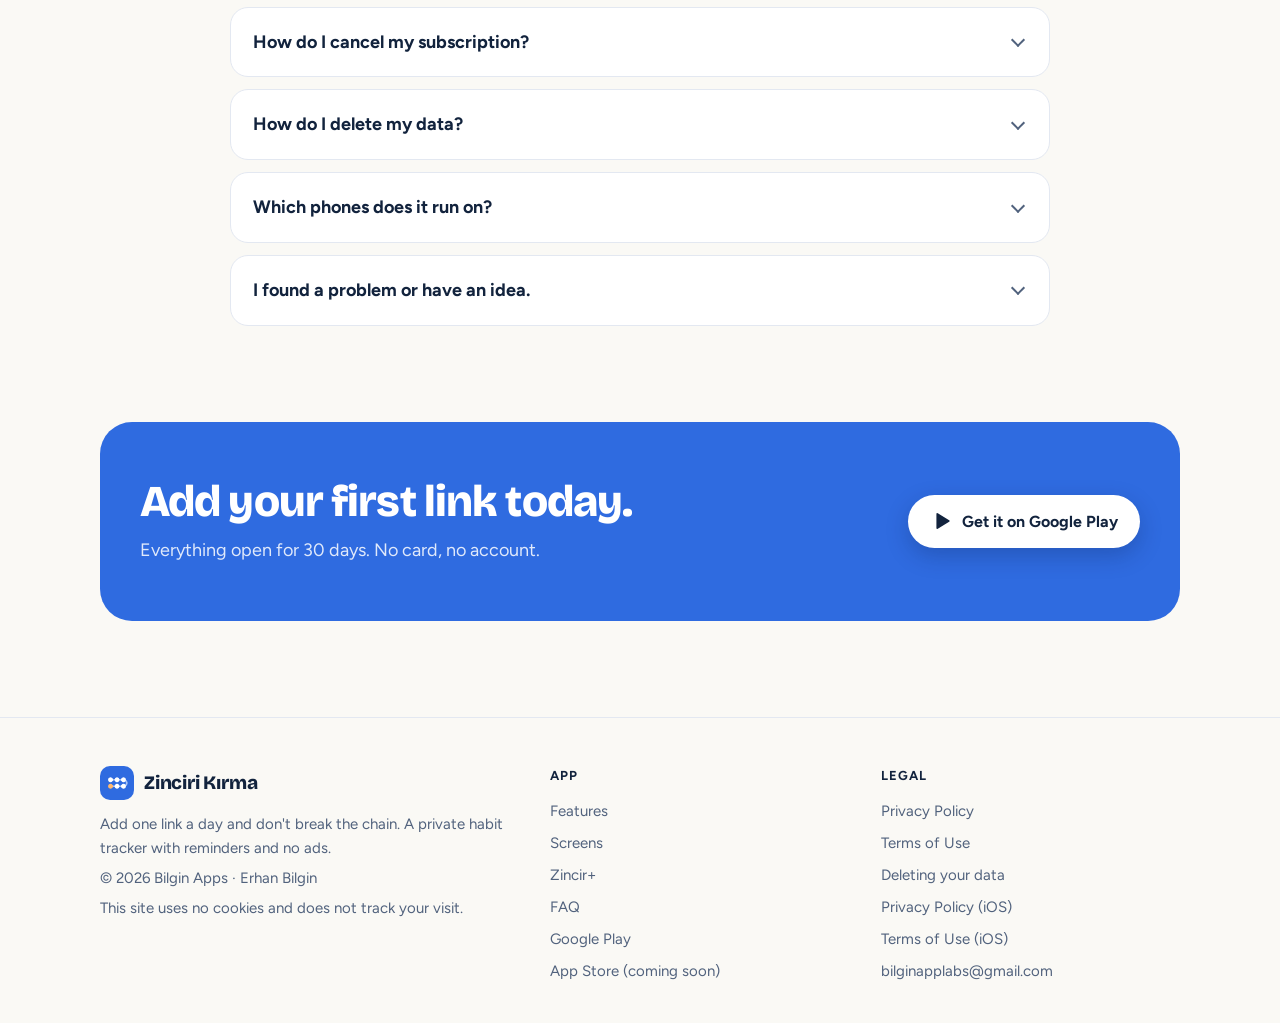
==== commit 94a026bb: "Add the iOS privacy policy and terms, and a coming-soon App Store badge The iOS app's own texts are " ====
--- a/en/index.html
+++ b/en/index.html
@@ -39,7 +39,7 @@
       <span class="eyebrow">Habit tracking for Android</span>
       <h1>One link a day.<br><span class="soft">Don't break the chain.</span></h1>
       <p class="lead">Every day you do it adds a link to your chain. Reminders, no ads, and your data stays on your phone.</p>
-      <div class="cta"><a class="btn btn-play" href="https://play.google.com/store/apps/details?id=com.bilginapps.habitchain&hl=en" rel="noopener"><svg viewBox="0 0 24 24" fill="currentColor" aria-hidden="true"><path d="M7 4.5v15a1 1 0 0 0 1.5.86l12.4-7.5a1 1 0 0 0 0-1.72L8.5 3.64A1 1 0 0 0 7 4.5z"/></svg>Get it on Google Play</a><a class="btn btn-ghost" href="#how">How it works</a></div>
+      <div class="cta"><a class="btn btn-play" href="https://play.google.com/store/apps/details?id=com.bilginapps.habitchain&hl=en" rel="noopener"><svg viewBox="0 0 24 24" fill="currentColor" aria-hidden="true"><path d="M7 4.5v15a1 1 0 0 0 1.5.86l12.4-7.5a1 1 0 0 0 0-1.72L8.5 3.64A1 1 0 0 0 7 4.5z"/></svg>Get it on Google Play</a><span class="btn btn-soon" role="note"><svg viewBox="0 0 24 24" fill="none" stroke="currentColor" stroke-width="2" stroke-linecap="round" stroke-linejoin="round" aria-hidden="true"><rect x="6.5" y="2.5" width="11" height="19" rx="2.5"/><path d="M11 18.5h2"/></svg>Coming soon to the App Store</span><a class="btn btn-ghost" href="#how">How it works</a></div>
       <ul class="perks"><li>Everything open for 30 days</li><li>No card needed</li><li>No account, no ads</li></ul>
     </div>
     <div class="hero-phone"><img src="../assets/shots/en/01-today.png" alt="The Today screen of Zinciri Kırma: this week&#x27;s chain and the habits up next" width="1080" height="1920" fetchpriority="high"></div>
@@ -95,6 +95,7 @@
       <div class="links-row">
         <a class="chip-link" href="../en/privacy/">Privacy Policy ›</a>
         <a class="chip-link" href="../en/delete-data/">Deleting your data ›</a>
+        <a class="chip-link" href="../en/ios/privacy/">Privacy Policy (iOS) ›</a>
       </div>
     </div>
     <div class="vault">
@@ -124,7 +125,7 @@
     <p class="kicker">FAQ</p>
     <h2 class="section-title">Frequently asked questions</h2>
   </div>
-  <div class="wrap"><div class="faq"><details><summary>Do I need an account?</summary><p>No. Zinciri Kırma asks for no account, email address or phone number. Your habits, notes and settings stay on your phone and are never sent to a server.</p></details><details><summary>What happens to my data if I change phones?</summary><p>If Google backup is on, Android backs up the app's data to your Google account and brings it back on the new phone. With Zincir+ you can also create a backup file with Profile › Settings › Backup › "Back up now", save it wherever you like (for example Google Drive) and open it on the new phone with "Restore"; a restore replaces the habits on that phone, after asking.</p></details><details><summary>What happens when the trial ends?</summary><p>The Zincir+ features close. Your habits, history and settings are not deleted, and the basics stay free. The trial never turns into a paid subscription by itself.</p></details><details><summary>How do I cancel my subscription?</summary><p>In the Google Play app, go to Profile › Payments and subscriptions › Subscriptions and cancel at any time. Zincir+ stays on until the end of the period.</p></details><details><summary>How do I delete my data?</summary><p>Profile › Settings › "Delete all my data" permanently deletes everything from this phone. See <a href="../en/delete-data/">Deleting your data</a> for details.</p></details><details><summary>Which phones does it run on?</summary><p>Android 8.0 and later.</p></details><details><summary>I found a problem or have an idea.</summary><p>Write to us at <a href="mailto:bilginapplabs@gmail.com">bilginapplabs@gmail.com</a>; we read every email.</p></details></div></div>
+  <div class="wrap"><div class="faq"><details><summary>Do I need an account?</summary><p>No. Zinciri Kırma asks for no account, email address or phone number. Your habits, notes and settings stay on your phone and are never sent to a server.</p></details><details><summary>What happens to my data if I change phones?</summary><p>If Google backup is on, Android backs up the app's data to your Google account and brings it back on the new phone. With Zincir+ you can also create a backup file with Profile › Settings › Backup › "Back up now", save it wherever you like (for example Google Drive) and open it on the new phone with "Restore"; a restore replaces the habits on that phone, after asking.</p></details><details><summary>What happens when the trial ends?</summary><p>The Zincir+ features close. Your habits, history and settings are not deleted, and the basics stay free. The trial never turns into a paid subscription by itself.</p></details><details><summary>How do I cancel my subscription?</summary><p>In the Google Play app, go to Profile › Payments and subscriptions › Subscriptions and cancel at any time. Zincir+ stays on until the end of the period.</p></details><details><summary>How do I delete my data?</summary><p>Profile › Settings › "Delete all my data" permanently deletes everything from this phone. See <a href="../en/delete-data/">Deleting your data</a> for details.</p></details><details><summary>Which phones does it run on?</summary><p>Android 8.0 and later. The iPhone and iPad app (iOS 17 and later) is coming soon to the App Store; it has its own <a href="../en/ios/privacy/">privacy policy</a>.</p></details><details><summary>I found a problem or have an idea.</summary><p>Write to us at <a href="mailto:bilginapplabs@gmail.com">bilginapplabs@gmail.com</a>; we read every email.</p></details></div></div>
 </section>
 
 <div class="wrap">
@@ -144,7 +145,7 @@
     </div>
     <div>
       <h4>App</h4>
-      <ul><li><a href="../en/#features">Features</a></li><li><a href="../en/#screens">Screens</a></li><li><a href="../en/#plus">Zincir+</a></li><li><a href="../en/#faq">FAQ</a></li><li><a href="https://play.google.com/store/apps/details?id=com.bilginapps.habitchain&hl=en" rel="noopener">Google Play</a></li></ul>
+      <ul><li><a href="../en/#features">Features</a></li><li><a href="../en/#screens">Screens</a></li><li><a href="../en/#plus">Zincir+</a></li><li><a href="../en/#faq">FAQ</a></li><li><a href="https://play.google.com/store/apps/details?id=com.bilginapps.habitchain&hl=en" rel="noopener">Google Play</a></li><li>App Store (coming soon)</li></ul>
     </div>
     <div>
       <h4>Legal</h4>
@@ -152,6 +153,8 @@
         <li><a href="../en/privacy/">Privacy Policy</a></li>
         <li><a href="../en/terms/">Terms of Use</a></li>
         <li><a href="../en/delete-data/">Deleting your data</a></li>
+        <li><a href="../en/ios/privacy/">Privacy Policy (iOS)</a></li>
+        <li><a href="../en/ios/terms/">Terms of Use (iOS)</a></li>
         <li><a href="mailto:bilginapplabs@gmail.com">bilginapplabs@gmail.com</a></li>
       </ul>
     </div>
--- a/assets/site.css
+++ b/assets/site.css
@@ -212,6 +212,19 @@
   width: 22px;
   height: 22px;
 }
+/* The App Store's place until the iOS app is published: not a link. */
+.btn-soon {
+  color: #ffffff;
+  border: 1.5px dashed rgba(255, 255, 255, 0.6);
+  cursor: default;
+}
+.btn-soon:active {
+  transform: none;
+}
+.btn-soon svg {
+  width: 20px;
+  height: 20px;
+}
 .btn-ghost {
   color: #ffffff;
   border: 1.5px solid rgba(255, 255, 255, 0.5);
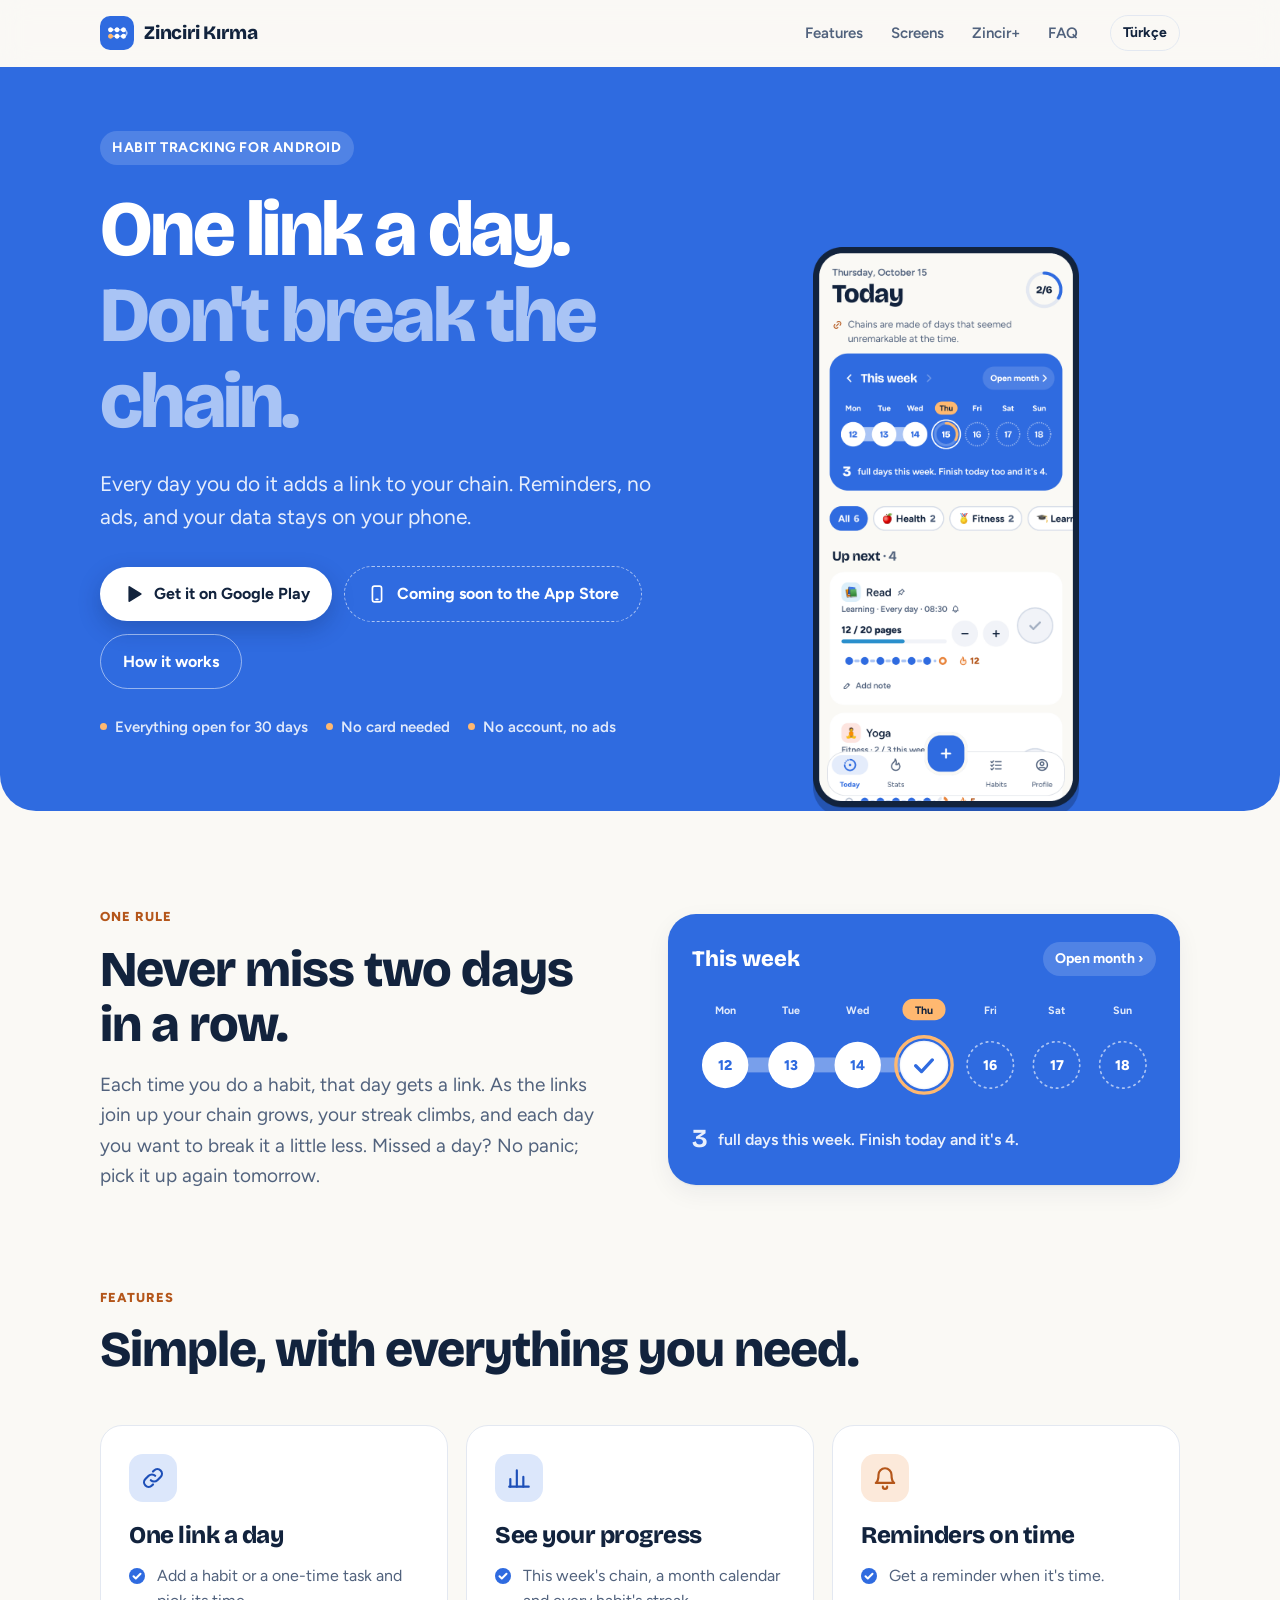
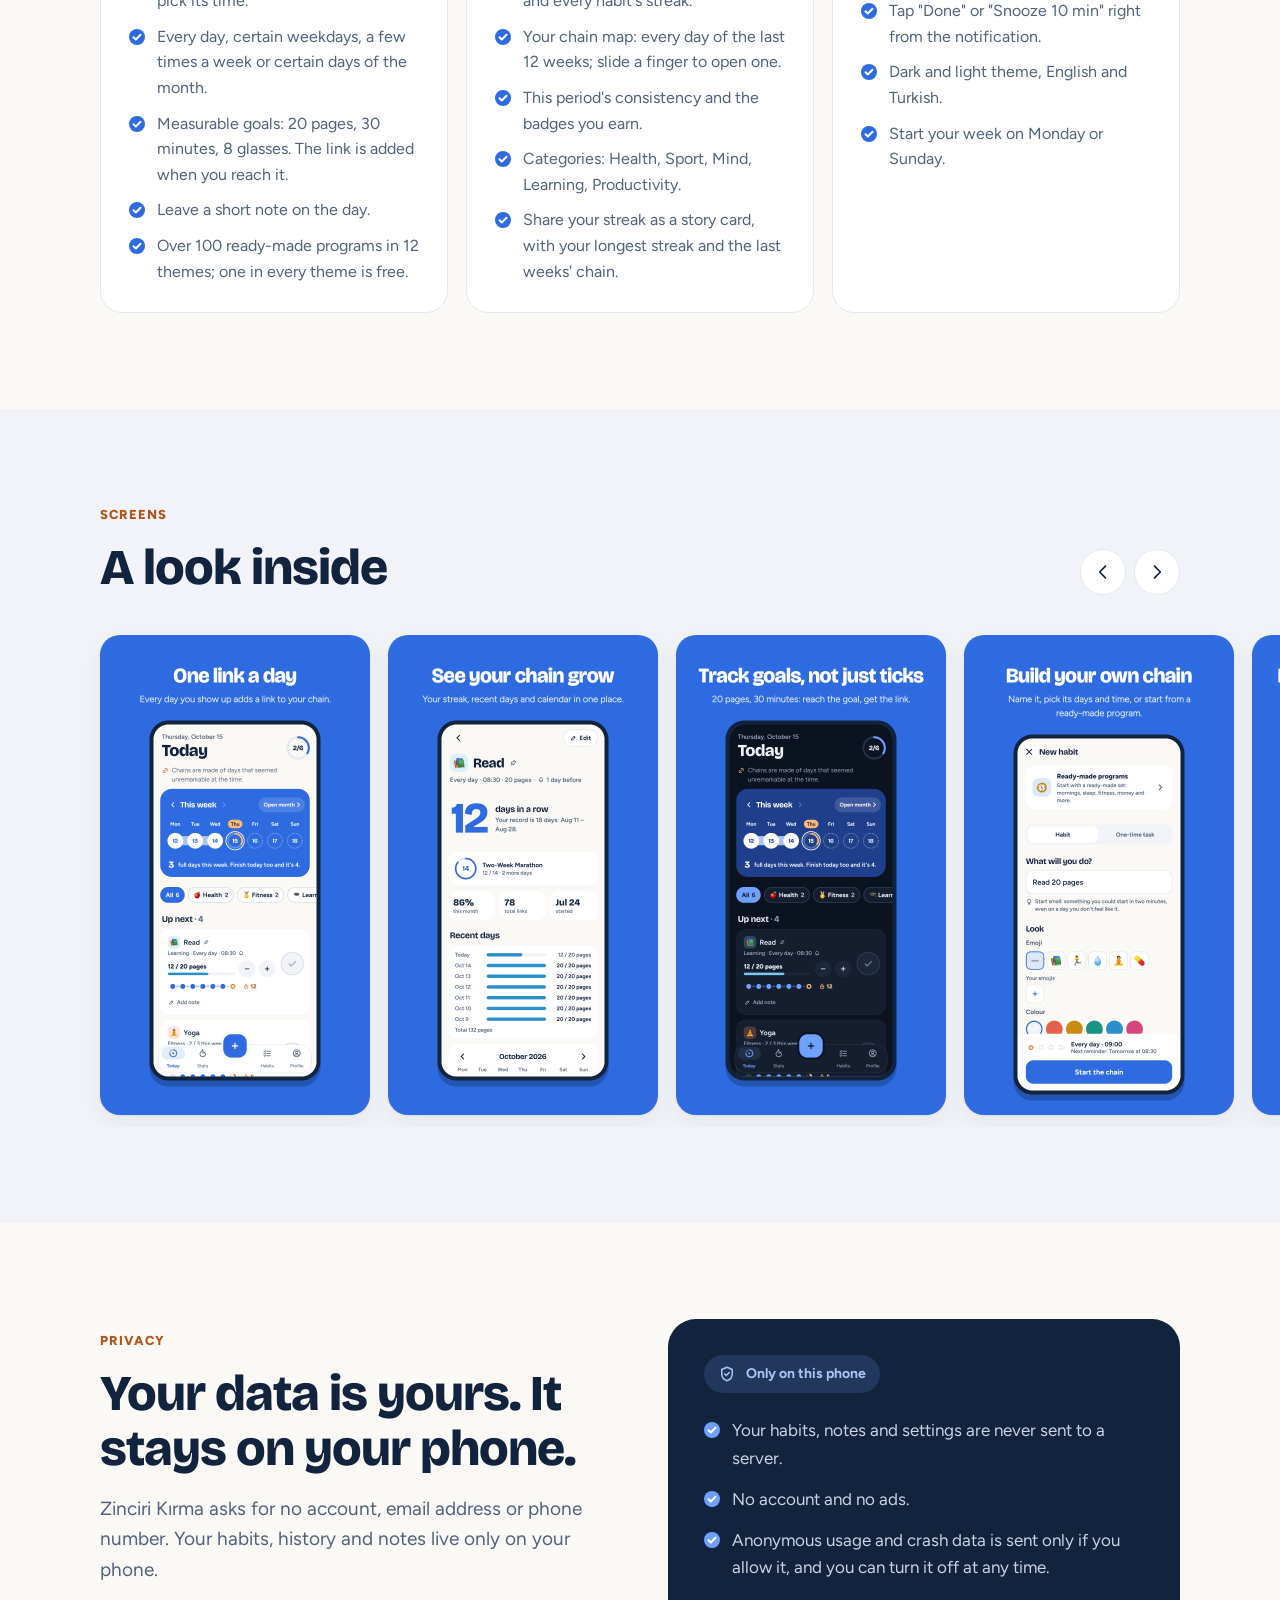
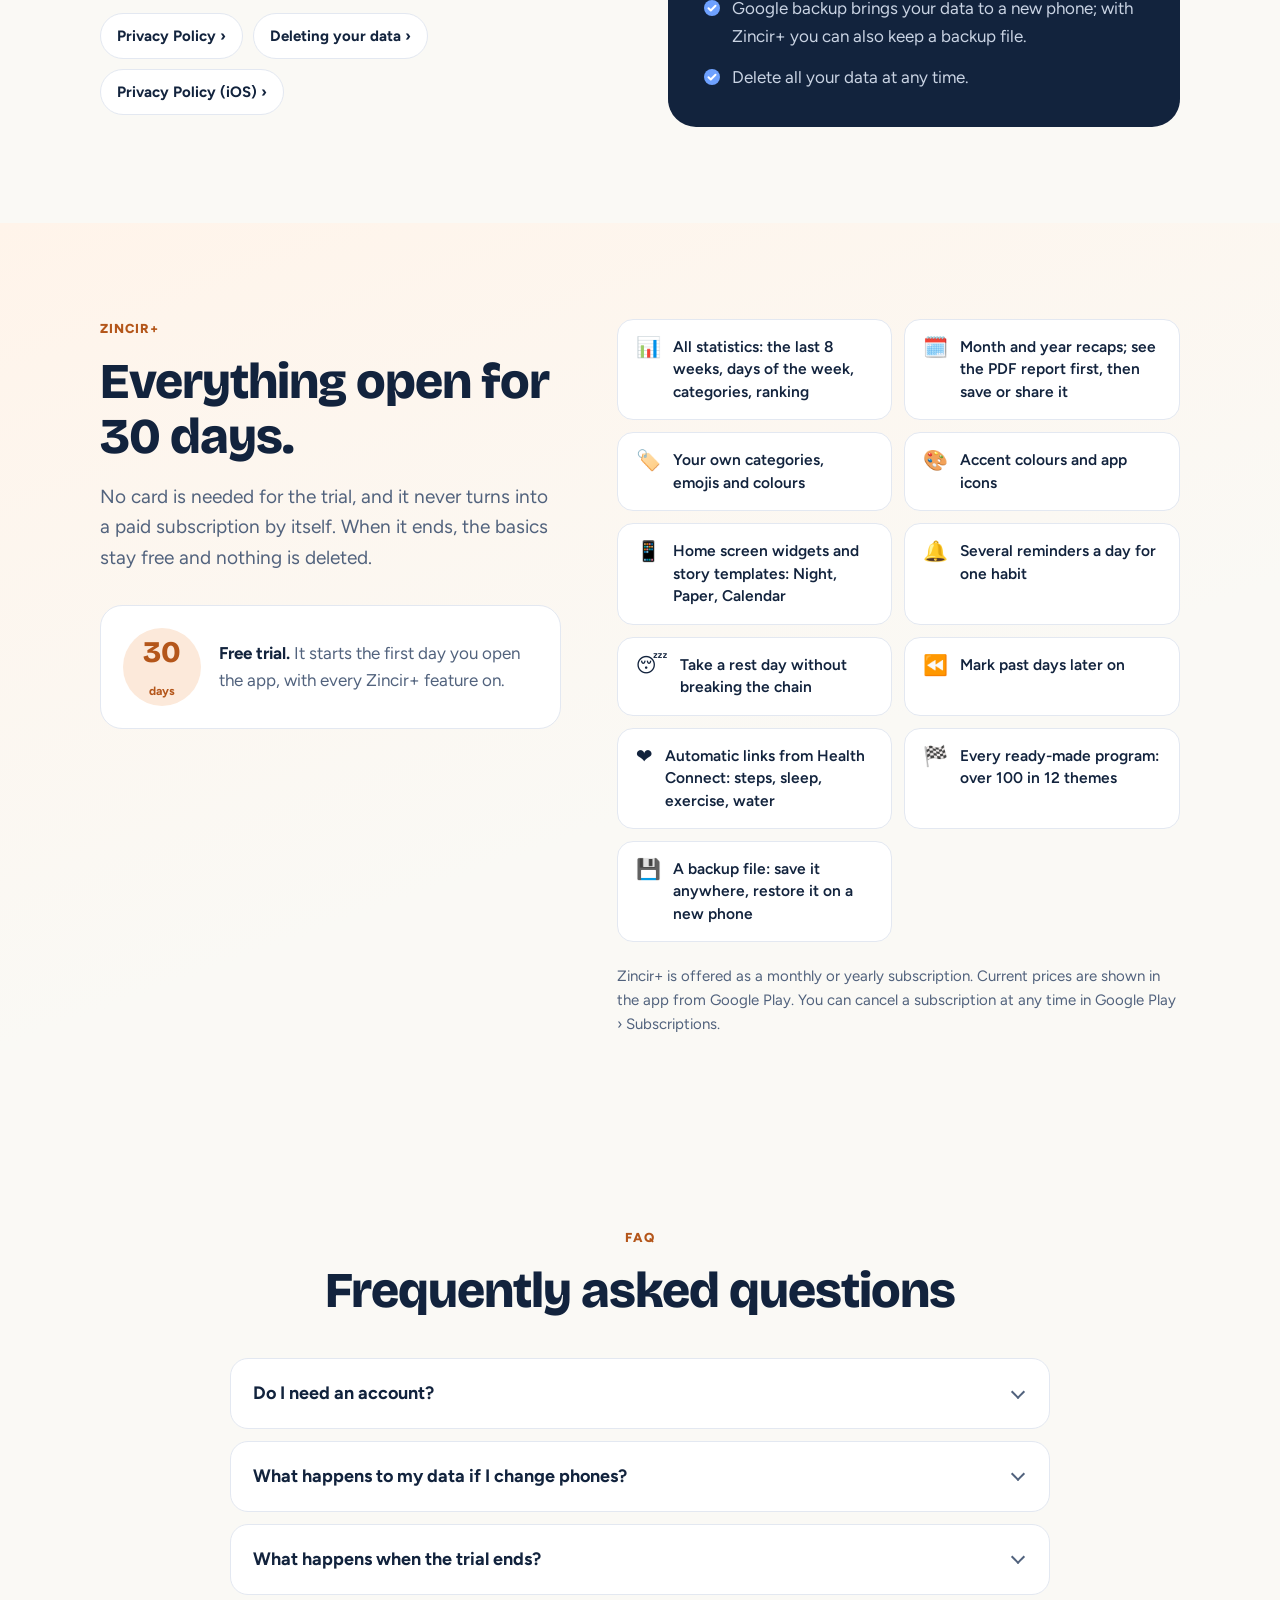
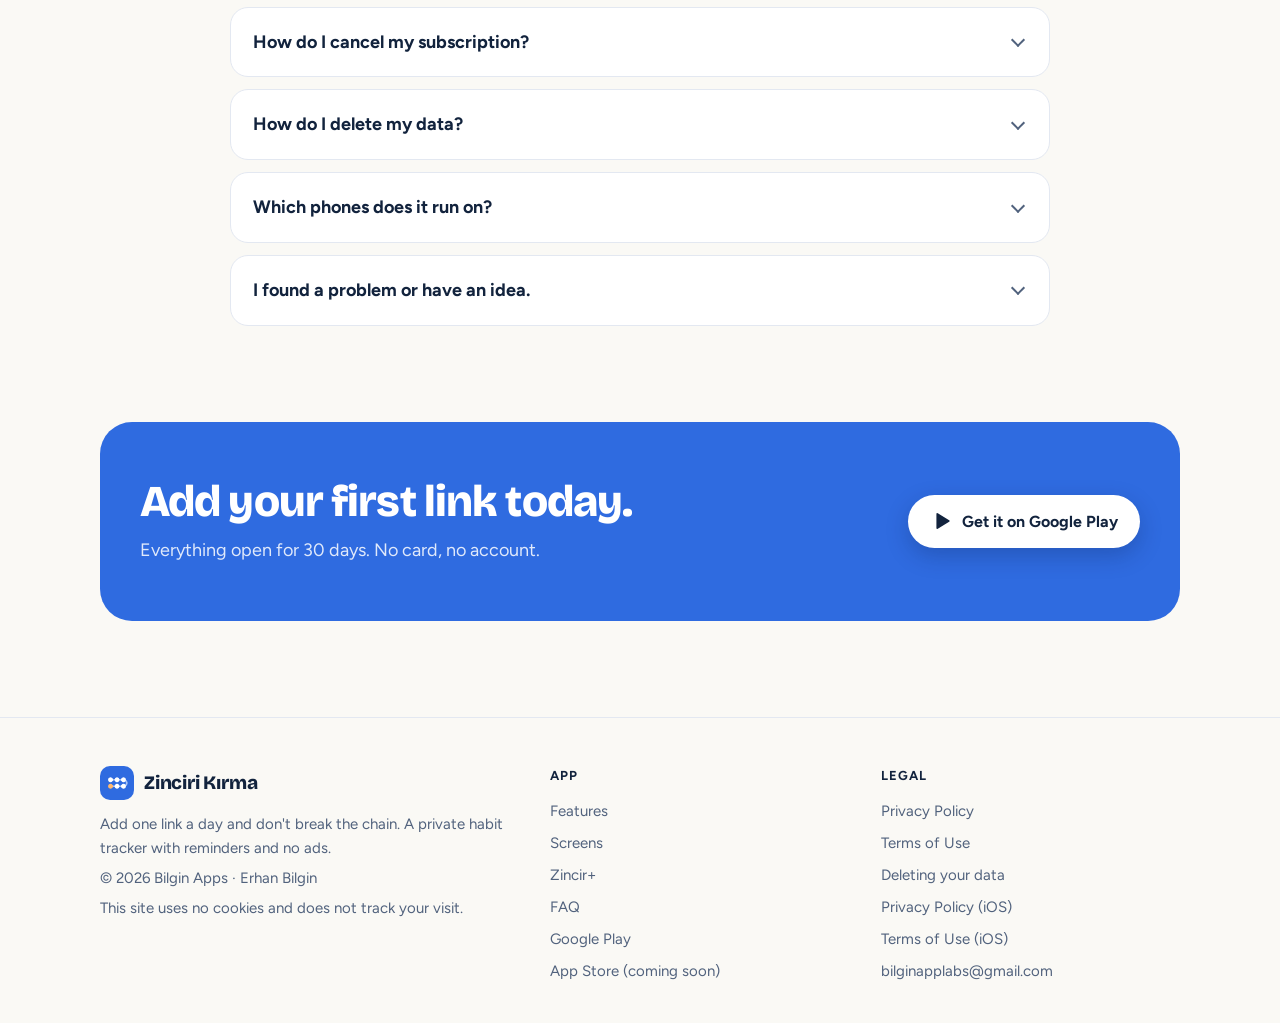
==== commit ef882eb4: "Keep button icons at their size and never show a stale stylesheet Every button's icon has a fixed si" ====
--- a/en/index.html
+++ b/en/index.html
@@ -21,7 +21,7 @@
   <link rel="icon" type="image/png" href="../assets/icon-512.png">
   <link rel="apple-touch-icon" href="../assets/icon-512.png">
   <link rel="preload" href="../assets/fonts/bricolage_grotesque.ttf" as="font" type="font/ttf" crossorigin>
-  <link rel="stylesheet" href="../assets/site.css">
+  <link rel="stylesheet" href="../assets/site.css?v=2ab52135">
 </head>
 <body>
 <a class="skip" href="#main">Skip to content</a>
@@ -160,6 +160,6 @@
     </div>
   </div>
 </footer>
-<script src="../assets/site.js" defer></script>
+<script src="../assets/site.js?v=9dcf2897" defer></script>
 </body>
 </html>
--- a/assets/site.css
+++ b/assets/site.css
@@ -200,6 +200,12 @@
 .btn:active {
   transform: scale(0.98);
 }
+/* Every button's icon keeps its size, whatever the button. */
+.btn svg {
+  flex: none;
+  width: 20px;
+  height: 20px;
+}
 .btn-play {
   background: #ffffff;
   color: #12233d;
@@ -284,6 +290,7 @@
 .cta {
   display: flex;
   flex-wrap: wrap;
+  align-items: center;
   gap: 12px;
 }
 .perks {
